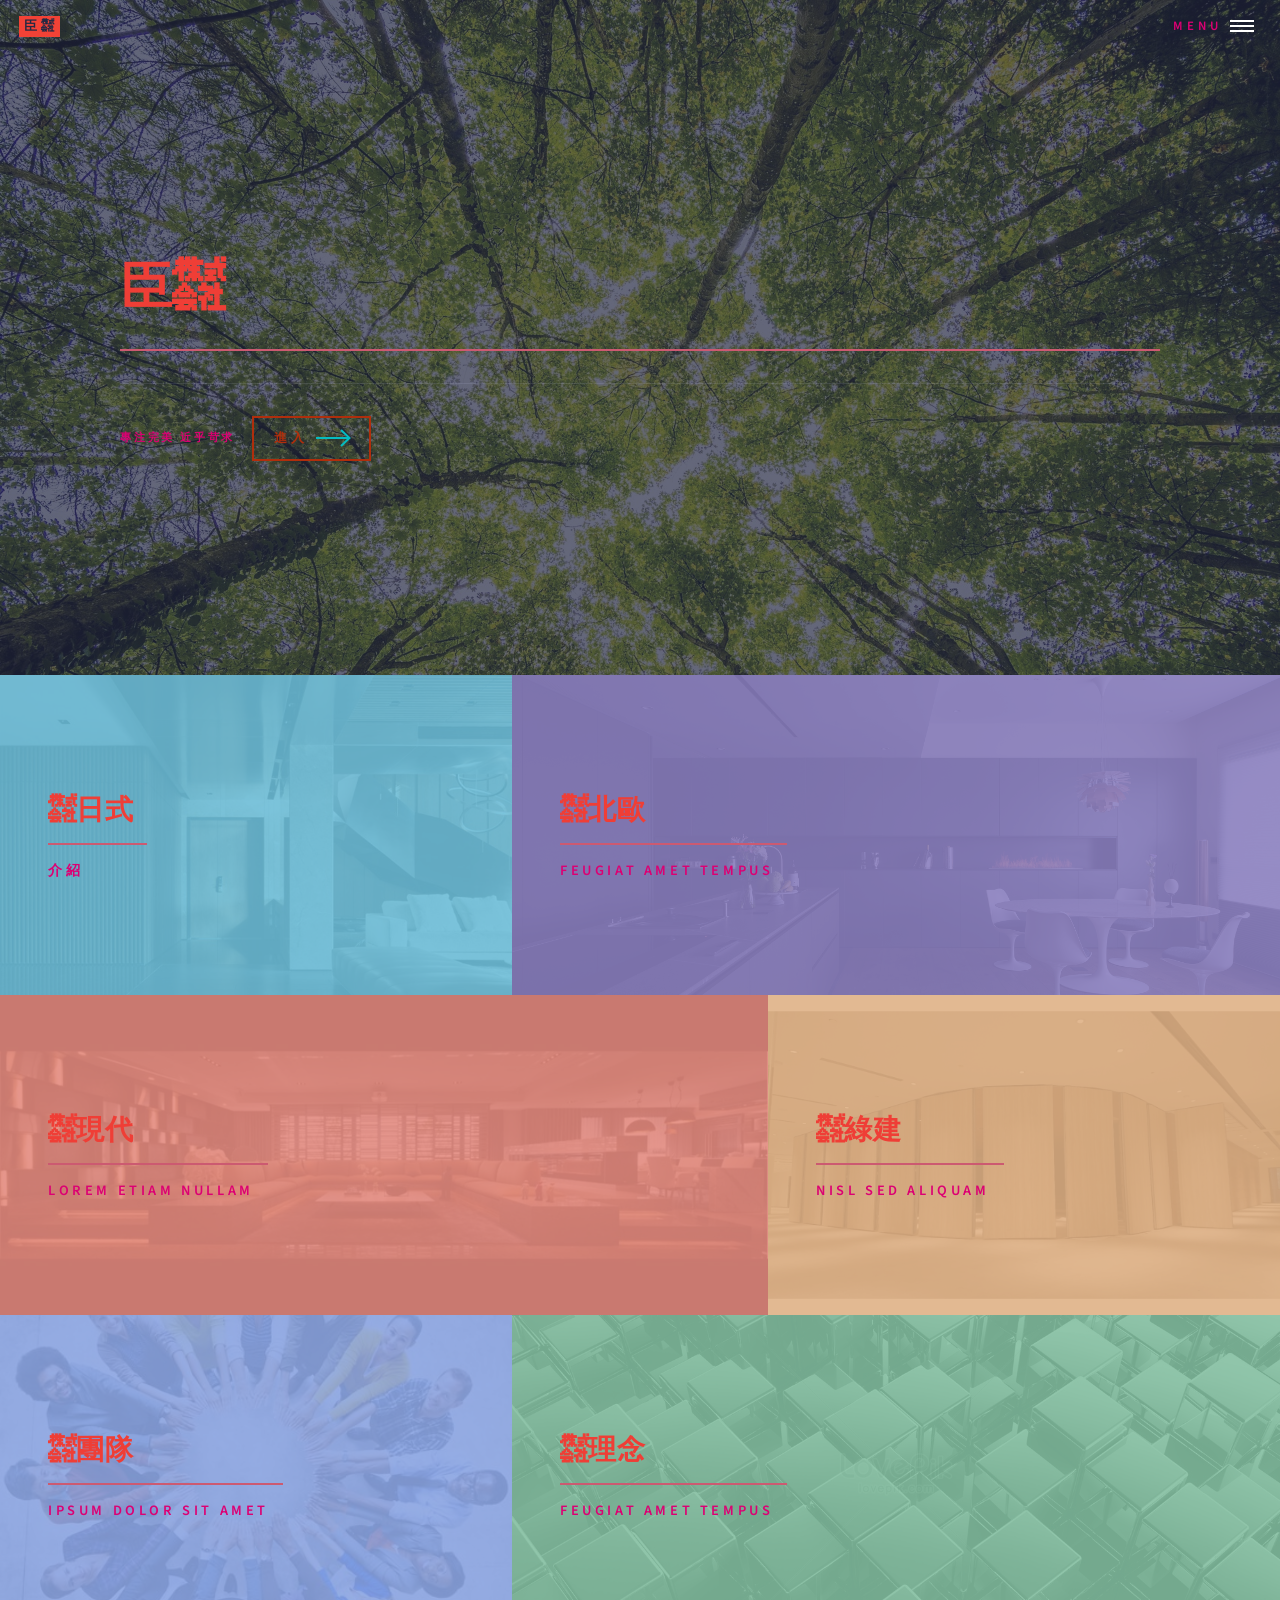
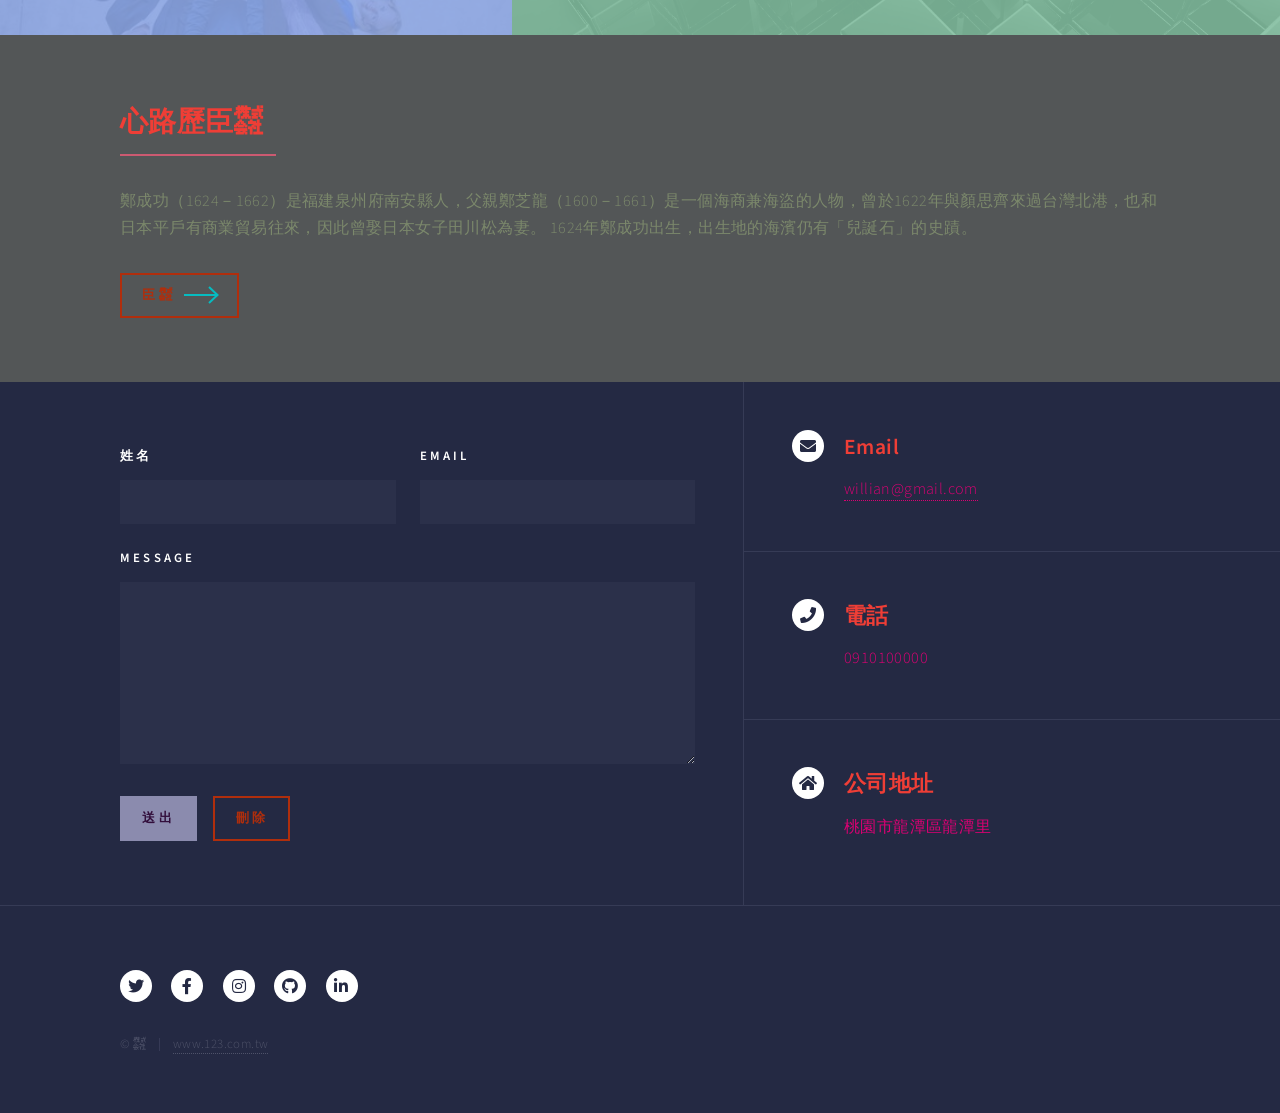
==== index.html @ 8b2add57 "未完" ====
<!DOCTYPE HTML>
<!--
	Forty by HTML5 UP
	html5up.net | @ajlkn
	Free for personal and commercial use under the CCA 3.0 license (html5up.net/license)
-->
<html>
	<head>
		<link rel="icon" type="image/jpg" href="images/favicon05.jpg">
		<title>Forty by HTML5 UP</title>
		<meta charset="utf-8" />
		<meta name="viewport" content="width=device-width, initial-scale=1, user-scalable=no" />
		<link rel="stylesheet" href="assets/css/main.css" />
		<noscript><link rel="stylesheet" href="assets/css/noscript.css" /></noscript>
	</head>
	<body class="is-preload">

		<!-- Wrapper -->
			<div id="wrapper">

				<!-- Header -->
					<header id="header" class="alt">
						<a href="index.html" class="logo"><strong>臣㍿</strong></a>
						<nav>
							<a href="#menu">Menu</a>
						</nav>
					</header>

				<!-- Menu -->
					<nav id="menu">
						<ul class="links">
							<li><a href="index.html">Home</a></li>
							<li><a href="landing.html">Landing</a></li>
							<li><a href="generic.html">Generic</a></li>
							<li><a href="elements.html">Elements</a></li>
						</ul>
						<ul class="actions stacked">
							<li><a href="#" class="button primary fit">Get Started</a></li>
							<li><a href="#" class="button fit">Log In</a></li>
						</ul>
					</nav>

				<!-- Banner -->
					<section id="banner" class="major">
						<div class="inner">
							<header class="major">
								<h1>臣㍿</h1>
							
								<hr></header>
							</header><link
							
							rel="stylesheet"href="https://cdnjs.cloudflare.com/ajax/libs/animate.css/4.1.1/animate.min.css"
								/>
							<div class="content animate__animated animate__flash">
								<p>專注完美 近乎苛求</p>
								<ul class="actions">
									<li><a href="#one" class="button next scrolly">進入</a></li>
								</ul>
							</div>
						</div>
					</section>

				<!-- Main -->
					<div id="main">

						<!-- One -->
							<section id="one" class="tiles">
								<article>
									<span class="image">
										<img src="images/pic01.jpg" alt="" />
									</span>
									<header class="major">
										<h3><a href="㍿日式.html" class="link">㍿日式</a></h3>
										<p>介紹</p>
									</header>
								</article>
								<article>
									<span class="image">
										<img src="images/pic02.jpg" alt="" />
									</span>
									<header class="major">
										<h3><a href="㍿北歐.html" class="link">㍿北歐</a></h3>
										<p>feugiat amet tempus</p>
									</header>
								</article>
								<article>
									<span class="image">
										<img src="images/pic03.jpg" alt="" />
									</span>
									<header class="major">
										<h3><a href="㍿現代.html" class="link">㍿現代</a></h3>
										<p>Lorem etiam nullam</p>
									</header>
								</article>
								<article>
									<span class="image">
										<img src="images/pic04.jpg" alt="" />
									</span>
									<header class="major">
										<h3><a href="㍿綠建.html" class="link">㍿綠建</a></h3>
										<p>Nisl sed aliquam</p>
									</header>
								</article>
								<article>
									<span class="image">
										<img src="images/pic05.jpg" alt="" />
									</span>
									<header class="major">
										<h3><a href="㍿團隊.html" class="link">㍿團隊</a></h3>
										<p>Ipsum dolor sit amet</p>
									</header>
								</article>
								<article>
									<span class="image">
										<img src="images/pic06.jpg" alt="" />
									</span>
									<header class="major">
										<h3><a href="㍿理念.html" class="link">㍿理念</a></h3>
										<p>Feugiat amet tempus</p>
									</header>
								</article>
							</section>

						<!-- Two -->
							<section id="two">
								<div class="inner">
									<header class="major">
										<h2>心路歷臣㍿</h2>
									</header>
									<p>鄭成功（1624－1662）是福建泉州府南安縣人，父親鄭芝龍（1600－1661）是一個海商兼海盜的人物，曾於1622年與顏思齊來過台灣北港，也和日本平戶有商業貿易往來，因此曾娶日本女子田川松為妻。 1624年鄭成功出生，出生地的海濱仍有「兒誕石」的史蹟。</p>
									<ul class="actions">
										<li><a href="https://www.google.com/search?q=%E9%84%AD%E6%88%90%E5%8A%9F%E6%AD%B7%E5%8F%B2&ei=aXdQZICuLpPn2roPlOuT2A8&ved=0ahUKEwjAhuaQzdX-AhWTs1YBHZT1BPsQ4dUDCBA&uact=5&oq=%E9%84%AD%E6%88%90%E5%8A%9F%E6%AD%B7%E5%8F%B2&gs_lcp=Cgxnd3Mtd2l6LXNlcnAQAzIFCAAQgAQyBQgAEIAEMgUIABCABDIFCAAQgAQyCAgAEAcQHhAPOgoIABBHENYEELADOggIABCJBRCiBDoFCAAQogQ6BggAEAcQHkoECEEYAFCRC1iOIWCbLWgBcAF4AIABdogBhwWSAQM4LjKYAQCgAQHIAQrAAQE&sclient=gws-wiz-serp" class="button next">臣㍿</a></li>
									</ul>
								</div>
							</section>

					</div>

				<!-- Contact -->
					<section id="contact">
						<div class="inner">
							<section>
								<form method="post" action="#">
									<div class="fields">
										<div class="field half">
											<label for="name">姓名</label>
											<input type="text" name="name" id="name" />
										</div>
										<div class="field half">
											<label for="email">Email</label>
											<input type="text" name="email" id="email" />
										</div>
										<div class="field">
											<label for="message">Message</label>
											<textarea name="message" id="message" rows="6"></textarea>
										</div>
									</div>
									<ul class="actions">
										<li><input type="submit" value="送出" class="primary" /></li>
										<li><input type="reset" value="刪除" /></li>
									</ul>
								</form>
							</section>
							<section class="split">
								<section>
									<div class="contact-method">
										<span class="icon solid alt fa-envelope"></span>
										<h3>Email</h3>
										<a href="#">willian@gmail.com</a>
									</div>
								</section>
								<section>
									<div class="contact-method">
										<span class="icon solid alt fa-phone"></span>
										<h3>電話</h3>
										<span>0910100000</span>
									</div>
								</section>
								<section>
									<div class="contact-method">
										<span class="icon solid alt fa-home"></span>
										<h3>公司地址</h3>
										<span>桃園市龍潭區龍潭里</span>
									</div>
								</section>
							</section>
						</div>
					</section>

				<!-- Footer -->
					<footer id="footer">
						<div class="inner">
							<ul class="icons">
								<li><a href="#" class="icon brands alt fa-twitter"><span class="label">Twitter</span></a></li>
								<li><a href="#" class="icon brands alt fa-facebook-f"><span class="label">Facebook</span></a></li>
								<li><a href="#" class="icon brands alt fa-instagram"><span class="label">Instagram</span></a></li>
								<li><a href="#" class="icon brands alt fa-github"><span class="label">GitHub</span></a></li>
								<li><a href="#" class="icon brands alt fa-linkedin-in"><span class="label">LinkedIn</span></a></li>
							</ul>
							<ul class="copyright">
								<li>&copy; ㍿</li><li> <a href="https://html5up.net">www.123.com.tw</a></li>
							</ul>
						</div>
					</footer>

			</div>

		<!-- Scripts -->
			<script src="assets/js/jquery.min.js"></script>
			<script src="assets/js/jquery.scrolly.min.js"></script>
			<script src="assets/js/jquery.scrollex.min.js"></script>
			<script src="assets/js/browser.min.js"></script>
			<script src="assets/js/breakpoints.min.js"></script>
			<script src="assets/js/util.js"></script>
			<script src="assets/js/main.js"></script>

	</body>
</html>
---- assets/css/main.css ----
@import url(fontawesome-all.min.css);
@import url("https://fonts.googleapis.com/css?family=Source+Sans+Pro:300,300italic,600,600italic");

/*
	Forty by HTML5 UP
	html5up.net | @ajlkn
	Free for personal and commercial use under the CCA 3.0 license (html5up.net/license)
*/

html, body, div, span, applet, object,
iframe, h1, h2, h3, h4, h5, h6, p, blockquote,
pre, a, abbr, acronym, address, big, cite,
code, del, dfn, em, img, ins, kbd, q, s, samp,
small, strike, strong, sub, sup, tt, var, b,
u, i, center, dl, dt, dd, ol, ul, li, fieldset,
form, label, legend, table, caption, tbody,
tfoot, thead, tr, th, td, article, aside,
canvas, details, embed, figure, figcaption,
footer, header, hgroup, menu, nav, output, ruby,
section, summary, time, mark, audio, video {
	margin: 0;
	padding: 0;
	border: 0;
	font-size: 100%;
	font: inherit;
	vertical-align: baseline;}

article, aside, details, figcaption, figure,
footer, header, hgroup, menu, nav, section {
	display: block;}

body {
	line-height: 1;
}

ol, ul {
	list-style: none;
}

blockquote, q {
	quotes: none;
}

	blockquote:before, blockquote:after, q:before, q:after {
		content: '';
		content: none;
	}

table {
	border-collapse: collapse;
	border-spacing: 0;
}

body {
	-webkit-text-size-adjust: none;
}

mark {
	background-color: transparent;
	color: inherit;
}

input::-moz-focus-inner {
	border: 0;
	padding: 0;
}

input, select, textarea {
	-moz-appearance: none;
	-webkit-appearance: none;
	-ms-appearance: none;
	appearance: none;
}

/* Basic */

	@-ms-viewport {
		width: device-width;
	}

	body {
		-ms-overflow-style: scrollbar;
	}

	@media screen and (max-width: 480px) {

		html, body {
			min-width: 320px;
		}

	}

	html {
		box-sizing: border-box;
	}

	*, *:before, *:after {
		box-sizing: inherit;
	}

	body {
		background: #242943;
	}

		body.is-preload *, body.is-preload *:before, body.is-preload *:after {
			-moz-animation: none !important;
			-webkit-animation: none !important;
			-ms-animation: none !important;
			animation: none !important;
			-moz-transition: none !important;
			-webkit-transition: none !important;
			-ms-transition: none !important;
			transition: none !important;
		}

/* Type */

	body, input, select, textarea {
		color: #dc0073;
		font-family: "Source Sans Pro", Helvetica, sans-serif;
		font-size: 17pt;
		font-weight: 300;
		letter-spacing: 0.025em;
		line-height: 1.65;
	}

		@media screen and (max-width: 1680px) {

			body, input, select, textarea {
				font-size: 14pt;
			}

		}

		@media screen and (max-width: 1280px) {

			body, input, select, textarea {
				font-size: 12pt;
			}

		}

		@media screen and (max-width: 360px) {

			body, input, select, textarea {
				font-size: 11pt;
			}

		}

	a {
		-moz-transition: color 0.2s ease-in-out, border-bottom-color 0.2s ease-in-out;
		-webkit-transition: color 0.2s ease-in-out, border-bottom-color 0.2s ease-in-out;
		-ms-transition: color 0.2s ease-in-out, border-bottom-color 0.2s ease-in-out;
		transition: color 0.2s ease-in-out, border-bottom-color 0.2s ease-in-out;
		border-bottom: dotted 1px;
		color: inherit;
		text-decoration: none;
	}

		a:hover {
			border-bottom-color: transparent;
			color: #48beff !important;
		}

		a:active {
			color: #53e3fb !important;
		}

	strong, b {
		color: #ffffff;
		font-weight: 600;
	}

	em, i {
		font-style: italic;
	}

	p {
		margin: 0 0 2em 0;
	}

	h1, h2, h3, h4, h5, h6 {
		color: #ef3e36;
		font-weight: 600;
		line-height: 1.65;
		margin: 0 0 1em 0;
	}

		h1 a, h2 a, h3 a, h4 a, h5 a, h6 a {
			color: inherit;
			border-bottom: 0;
		}

	h1 {
		font-size: 2.5em;
	}

	h2 {
		font-size: 1.75em;
	}

	h3 {
		font-size: 1.35em;
	}

	h4 {
		font-size: 1.1em;
	}

	h5 {
		font-size: 0.9em;
	}

	h6 {
		font-size: 0.7em;
	}

	@media screen and (max-width: 736px) {

		h1 {
			font-size: 2em;
		}

		h2 {
			font-size: 1.5em;
		}

		h3 {
			font-size: 1.25em;
		}

	}

	sub {
		font-size: 0.8em;
		position: relative;
		top: 0.5em;
	}

	sup {
		font-size: 0.8em;
		position: relative;
		top: -0.5em;
	}

	blockquote {
		border-left: solid 4px rgba(212, 212, 255, 0.1);
		font-style: italic;
		margin: 0 0 2em 0;
		padding: 0.5em 0 0.5em 2em;
	}

	code {
		background: rgba(212, 212, 255, 0.035);
		font-family: "Courier New", monospace;
		font-size: 0.9em;
		margin: 0 0.25em;
		padding: 0.25em 0.65em;
	}

	pre {
		-webkit-overflow-scrolling: touch;
		font-family: "Courier New", monospace;
		font-size: 0.9em;
		margin: 0 0 2em 0;
	}

		pre code {
			display: block;
			line-height: 1.75;
			padding: 1em 1.5em;
			overflow-x: auto;
		}

	hr {
		border: 0;
		border-bottom: solid 1px rgba(212, 212, 255, 0.1);
		margin: 2em 0;
	}

		hr.major {
			margin: 3em 0;
		}

	.align-left {
		text-align: left;
	}

	.align-center {
		text-align: center;
	}

	.align-right {
		text-align: right;
	}

/* Row */

	.row {
		display: flex;
		flex-wrap: wrap;
		box-sizing: border-box;
		align-items: stretch;
	}

		.row > * {
			box-sizing: border-box;
		}

		.row.gtr-uniform > * > :last-child {
			margin-bottom: 0;
		}

		.row.aln-left {
			justify-content: flex-start;
		}

		.row.aln-center {
			justify-content: center;
		}

		.row.aln-right {
			justify-content: flex-end;
		}

		.row.aln-top {
			align-items: flex-start;
		}

		.row.aln-middle {
			align-items: center;
		}

		.row.aln-bottom {
			align-items: flex-end;
		}

		.row > .imp {
			order: -1;
		}

		.row > .col-1 {
			width: 8.33333%;
		}

		.row > .off-1 {
			margin-left: 8.33333%;
		}

		.row > .col-2 {
			width: 16.66667%;
		}

		.row > .off-2 {
			margin-left: 16.66667%;
		}

		.row > .col-3 {
			width: 25%;
		}

		.row > .off-3 {
			margin-left: 25%;
		}

		.row > .col-4 {
			width: 33.33333%;
		}

		.row > .off-4 {
			margin-left: 33.33333%;
		}

		.row > .col-5 {
			width: 41.66667%;
		}

		.row > .off-5 {
			margin-left: 41.66667%;
		}

		.row > .col-6 {
			width: 50%;
		}

		.row > .off-6 {
			margin-left: 50%;
		}

		.row > .col-7 {
			width: 58.33333%;
		}

		.row > .off-7 {
			margin-left: 58.33333%;
		}

		.row > .col-8 {
			width: 66.66667%;
		}

		.row > .off-8 {
			margin-left: 66.66667%;
		}

		.row > .col-9 {
			width: 75%;
		}

		.row > .off-9 {
			margin-left: 75%;
		}

		.row > .col-10 {
			width: 83.33333%;
		}

		.row > .off-10 {
			margin-left: 83.33333%;
		}

		.row > .col-11 {
			width: 91.66667%;
		}

		.row > .off-11 {
			margin-left: 91.66667%;
		}

		.row > .col-12 {
			width: 100%;
		}

		.row > .off-12 {
			margin-left: 100%;
		}

		.row.gtr-0 {
			margin-top: 0;
			margin-left: 0em;
		}

			.row.gtr-0 > * {
				padding: 0 0 0 0em;
			}

			.row.gtr-0.gtr-uniform {
				margin-top: 0em;
			}

				.row.gtr-0.gtr-uniform > * {
					padding-top: 0em;
				}

		.row.gtr-25 {
			margin-top: 0;
			margin-left: -0.5em;
		}

			.row.gtr-25 > * {
				padding: 0 0 0 0.5em;
			}

			.row.gtr-25.gtr-uniform {
				margin-top: -0.5em;
			}

				.row.gtr-25.gtr-uniform > * {
					padding-top: 0.5em;
				}

		.row.gtr-50 {
			margin-top: 0;
			margin-left: -1em;
		}

			.row.gtr-50 > * {
				padding: 0 0 0 1em;
			}

			.row.gtr-50.gtr-uniform {
				margin-top: -1em;
			}

				.row.gtr-50.gtr-uniform > * {
					padding-top: 1em;
				}

		.row {
			margin-top: 0;
			margin-left: -2em;
		}

			.row > * {
				padding: 0 0 0 2em;
			}

			.row.gtr-uniform {
				margin-top: -2em;
			}

				.row.gtr-uniform > * {
					padding-top: 2em;
				}

		.row.gtr-150 {
			margin-top: 0;
			margin-left: -3em;
		}

			.row.gtr-150 > * {
				padding: 0 0 0 3em;
			}

			.row.gtr-150.gtr-uniform {
				margin-top: -3em;
			}

				.row.gtr-150.gtr-uniform > * {
					padding-top: 3em;
				}

		.row.gtr-200 {
			margin-top: 0;
			margin-left: -4em;
		}

			.row.gtr-200 > * {
				padding: 0 0 0 4em;
			}

			.row.gtr-200.gtr-uniform {
				margin-top: -4em;
			}

				.row.gtr-200.gtr-uniform > * {
					padding-top: 4em;
				}

		@media screen and (max-width: 1680px) {

			.row {
				display: flex;
				flex-wrap: wrap;
				box-sizing: border-box;
				align-items: stretch;
			}

				.row > * {
					box-sizing: border-box;
				}

				.row.gtr-uniform > * > :last-child {
					margin-bottom: 0;
				}

				.row.aln-left {
					justify-content: flex-start;
				}

				.row.aln-center {
					justify-content: center;
				}

				.row.aln-right {
					justify-content: flex-end;
				}

				.row.aln-top {
					align-items: flex-start;
				}

				.row.aln-middle {
					align-items: center;
				}

				.row.aln-bottom {
					align-items: flex-end;
				}

				.row > .imp-xlarge {
					order: -1;
				}

				.row > .col-1-xlarge {
					width: 8.33333%;
				}

				.row > .off-1-xlarge {
					margin-left: 8.33333%;
				}

				.row > .col-2-xlarge {
					width: 16.66667%;
				}

				.row > .off-2-xlarge {
					margin-left: 16.66667%;
				}

				.row > .col-3-xlarge {
					width: 25%;
				}

				.row > .off-3-xlarge {
					margin-left: 25%;
				}

				.row > .col-4-xlarge {
					width: 33.33333%;
				}

				.row > .off-4-xlarge {
					margin-left: 33.33333%;
				}

				.row > .col-5-xlarge {
					width: 41.66667%;
				}

				.row > .off-5-xlarge {
					margin-left: 41.66667%;
				}

				.row > .col-6-xlarge {
					width: 50%;
				}

				.row > .off-6-xlarge {
					margin-left: 50%;
				}

				.row > .col-7-xlarge {
					width: 58.33333%;
				}

				.row > .off-7-xlarge {
					margin-left: 58.33333%;
				}

				.row > .col-8-xlarge {
					width: 66.66667%;
				}

				.row > .off-8-xlarge {
					margin-left: 66.66667%;
				}

				.row > .col-9-xlarge {
					width: 75%;
				}

				.row > .off-9-xlarge {
					margin-left: 75%;
				}

				.row > .col-10-xlarge {
					width: 83.33333%;
				}

				.row > .off-10-xlarge {
					margin-left: 83.33333%;
				}

				.row > .col-11-xlarge {
					width: 91.66667%;
				}

				.row > .off-11-xlarge {
					margin-left: 91.66667%;
				}

				.row > .col-12-xlarge {
					width: 100%;
				}

				.row > .off-12-xlarge {
					margin-left: 100%;
				}

				.row.gtr-0 {
					margin-top: 0;
					margin-left: 0em;
				}

					.row.gtr-0 > * {
						padding: 0 0 0 0em;
					}

					.row.gtr-0.gtr-uniform {
						margin-top: 0em;
					}

						.row.gtr-0.gtr-uniform > * {
							padding-top: 0em;
						}

				.row.gtr-25 {
					margin-top: 0;
					margin-left: -0.5em;
				}

					.row.gtr-25 > * {
						padding: 0 0 0 0.5em;
					}

					.row.gtr-25.gtr-uniform {
						margin-top: -0.5em;
					}

						.row.gtr-25.gtr-uniform > * {
							padding-top: 0.5em;
						}

				.row.gtr-50 {
					margin-top: 0;
					margin-left: -1em;
				}

					.row.gtr-50 > * {
						padding: 0 0 0 1em;
					}

					.row.gtr-50.gtr-uniform {
						margin-top: -1em;
					}

						.row.gtr-50.gtr-uniform > * {
							padding-top: 1em;
						}

				.row {
					margin-top: 0;
					margin-left: -2em;
				}

					.row > * {
						padding: 0 0 0 2em;
					}

					.row.gtr-uniform {
						margin-top: -2em;
					}

						.row.gtr-uniform > * {
							padding-top: 2em;
						}

				.row.gtr-150 {
					margin-top: 0;
					margin-left: -3em;
				}

					.row.gtr-150 > * {
						padding: 0 0 0 3em;
					}

					.row.gtr-150.gtr-uniform {
						margin-top: -3em;
					}

						.row.gtr-150.gtr-uniform > * {
							padding-top: 3em;
						}

				.row.gtr-200 {
					margin-top: 0;
					margin-left: -4em;
				}

					.row.gtr-200 > * {
						padding: 0 0 0 4em;
					}

					.row.gtr-200.gtr-uniform {
						margin-top: -4em;
					}

						.row.gtr-200.gtr-uniform > * {
							padding-top: 4em;
						}

		}

		@media screen and (max-width: 1280px) {

			.row {
				display: flex;
				flex-wrap: wrap;
				box-sizing: border-box;
				align-items: stretch;
			}

				.row > * {
					box-sizing: border-box;
				}

				.row.gtr-uniform > * > :last-child {
					margin-bottom: 0;
				}

				.row.aln-left {
					justify-content: flex-start;
				}

				.row.aln-center {
					justify-content: center;
				}

				.row.aln-right {
					justify-content: flex-end;
				}

				.row.aln-top {
					align-items: flex-start;
				}

				.row.aln-middle {
					align-items: center;
				}

				.row.aln-bottom {
					align-items: flex-end;
				}

				.row > .imp-large {
					order: -1;
				}

				.row > .col-1-large {
					width: 8.33333%;
				}

				.row > .off-1-large {
					margin-left: 8.33333%;
				}

				.row > .col-2-large {
					width: 16.66667%;
				}

				.row > .off-2-large {
					margin-left: 16.66667%;
				}

				.row > .col-3-large {
					width: 25%;
				}

				.row > .off-3-large {
					margin-left: 25%;
				}

				.row > .col-4-large {
					width: 33.33333%;
				}

				.row > .off-4-large {
					margin-left: 33.33333%;
				}

				.row > .col-5-large {
					width: 41.66667%;
				}

				.row > .off-5-large {
					margin-left: 41.66667%;
				}

				.row > .col-6-large {
					width: 50%;
				}

				.row > .off-6-large {
					margin-left: 50%;
				}

				.row > .col-7-large {
					width: 58.33333%;
				}

				.row > .off-7-large {
					margin-left: 58.33333%;
				}

				.row > .col-8-large {
					width: 66.66667%;
				}

				.row > .off-8-large {
					margin-left: 66.66667%;
				}

				.row > .col-9-large {
					width: 75%;
				}

				.row > .off-9-large {
					margin-left: 75%;
				}

				.row > .col-10-large {
					width: 83.33333%;
				}

				.row > .off-10-large {
					margin-left: 83.33333%;
				}

				.row > .col-11-large {
					width: 91.66667%;
				}

				.row > .off-11-large {
					margin-left: 91.66667%;
				}

				.row > .col-12-large {
					width: 100%;
				}

				.row > .off-12-large {
					margin-left: 100%;
				}

				.row.gtr-0 {
					margin-top: 0;
					margin-left: 0em;
				}

					.row.gtr-0 > * {
						padding: 0 0 0 0em;
					}

					.row.gtr-0.gtr-uniform {
						margin-top: 0em;
					}

						.row.gtr-0.gtr-uniform > * {
							padding-top: 0em;
						}

				.row.gtr-25 {
					margin-top: 0;
					margin-left: -0.375em;
				}

					.row.gtr-25 > * {
						padding: 0 0 0 0.375em;
					}

					.row.gtr-25.gtr-uniform {
						margin-top: -0.375em;
					}

						.row.gtr-25.gtr-uniform > * {
							padding-top: 0.375em;
						}

				.row.gtr-50 {
					margin-top: 0;
					margin-left: -0.75em;
				}

					.row.gtr-50 > * {
						padding: 0 0 0 0.75em;
					}

					.row.gtr-50.gtr-uniform {
						margin-top: -0.75em;
					}

						.row.gtr-50.gtr-uniform > * {
							padding-top: 0.75em;
						}

				.row {
					margin-top: 0;
					margin-left: -1.5em;
				}

					.row > * {
						padding: 0 0 0 1.5em;
					}

					.row.gtr-uniform {
						margin-top: -1.5em;
					}

						.row.gtr-uniform > * {
							padding-top: 1.5em;
						}

				.row.gtr-150 {
					margin-top: 0;
					margin-left: -2.25em;
				}

					.row.gtr-150 > * {
						padding: 0 0 0 2.25em;
					}

					.row.gtr-150.gtr-uniform {
						margin-top: -2.25em;
					}

						.row.gtr-150.gtr-uniform > * {
							padding-top: 2.25em;
						}

				.row.gtr-200 {
					margin-top: 0;
					margin-left: -3em;
				}

					.row.gtr-200 > * {
						padding: 0 0 0 3em;
					}

					.row.gtr-200.gtr-uniform {
						margin-top: -3em;
					}

						.row.gtr-200.gtr-uniform > * {
							padding-top: 3em;
						}

		}

		@media screen and (max-width: 980px) {

			.row {
				display: flex;
				flex-wrap: wrap;
				box-sizing: border-box;
				align-items: stretch;
			}

				.row > * {
					box-sizing: border-box;
				}

				.row.gtr-uniform > * > :last-child {
					margin-bottom: 0;
				}

				.row.aln-left {
					justify-content: flex-start;
				}

				.row.aln-center {
					justify-content: center;
				}

				.row.aln-right {
					justify-content: flex-end;
				}

				.row.aln-top {
					align-items: flex-start;
				}

				.row.aln-middle {
					align-items: center;
				}

				.row.aln-bottom {
					align-items: flex-end;
				}

				.row > .imp-medium {
					order: -1;
				}

				.row > .col-1-medium {
					width: 8.33333%;
				}

				.row > .off-1-medium {
					margin-left: 8.33333%;
				}

				.row > .col-2-medium {
					width: 16.66667%;
				}

				.row > .off-2-medium {
					margin-left: 16.66667%;
				}

				.row > .col-3-medium {
					width: 25%;
				}

				.row > .off-3-medium {
					margin-left: 25%;
				}

				.row > .col-4-medium {
					width: 33.33333%;
				}

				.row > .off-4-medium {
					margin-left: 33.33333%;
				}

				.row > .col-5-medium {
					width: 41.66667%;
				}

				.row > .off-5-medium {
					margin-left: 41.66667%;
				}

				.row > .col-6-medium {
					width: 50%;
				}

				.row > .off-6-medium {
					margin-left: 50%;
				}

				.row > .col-7-medium {
					width: 58.33333%;
				}

				.row > .off-7-medium {
					margin-left: 58.33333%;
				}

				.row > .col-8-medium {
					width: 66.66667%;
				}

				.row > .off-8-medium {
					margin-left: 66.66667%;
				}

				.row > .col-9-medium {
					width: 75%;
				}

				.row > .off-9-medium {
					margin-left: 75%;
				}

				.row > .col-10-medium {
					width: 83.33333%;
				}

				.row > .off-10-medium {
					margin-left: 83.33333%;
				}

				.row > .col-11-medium {
					width: 91.66667%;
				}

				.row > .off-11-medium {
					margin-left: 91.66667%;
				}

				.row > .col-12-medium {
					width: 100%;
				}

				.row > .off-12-medium {
					margin-left: 100%;
				}

				.row.gtr-0 {
					margin-top: 0;
					margin-left: 0em;
				}

					.row.gtr-0 > * {
						padding: 0 0 0 0em;
					}

					.row.gtr-0.gtr-uniform {
						margin-top: 0em;
					}

						.row.gtr-0.gtr-uniform > * {
							padding-top: 0em;
						}

				.row.gtr-25 {
					margin-top: 0;
					margin-left: -0.375em;
				}

					.row.gtr-25 > * {
						padding: 0 0 0 0.375em;
					}

					.row.gtr-25.gtr-uniform {
						margin-top: -0.375em;
					}

						.row.gtr-25.gtr-uniform > * {
							padding-top: 0.375em;
						}

				.row.gtr-50 {
					margin-top: 0;
					margin-left: -0.75em;
				}

					.row.gtr-50 > * {
						padding: 0 0 0 0.75em;
					}

					.row.gtr-50.gtr-uniform {
						margin-top: -0.75em;
					}

						.row.gtr-50.gtr-uniform > * {
							padding-top: 0.75em;
						}

				.row {
					margin-top: 0;
					margin-left: -1.5em;
				}

					.row > * {
						padding: 0 0 0 1.5em;
					}

					.row.gtr-uniform {
						margin-top: -1.5em;
					}

						.row.gtr-uniform > * {
							padding-top: 1.5em;
						}

				.row.gtr-150 {
					margin-top: 0;
					margin-left: -2.25em;
				}

					.row.gtr-150 > * {
						padding: 0 0 0 2.25em;
					}

					.row.gtr-150.gtr-uniform {
						margin-top: -2.25em;
					}

						.row.gtr-150.gtr-uniform > * {
							padding-top: 2.25em;
						}

				.row.gtr-200 {
					margin-top: 0;
					margin-left: -3em;
				}

					.row.gtr-200 > * {
						padding: 0 0 0 3em;
					}

					.row.gtr-200.gtr-uniform {
						margin-top: -3em;
					}

						.row.gtr-200.gtr-uniform > * {
							padding-top: 3em;
						}

		}

		@media screen and (max-width: 736px) {

			.row {
				display: flex;
				flex-wrap: wrap;
				box-sizing: border-box;
				align-items: stretch;
			}

				.row > * {
					box-sizing: border-box;
				}

				.row.gtr-uniform > * > :last-child {
					margin-bottom: 0;
				}

				.row.aln-left {
					justify-content: flex-start;
				}

				.row.aln-center {
					justify-content: center;
				}

				.row.aln-right {
					justify-content: flex-end;
				}

				.row.aln-top {
					align-items: flex-start;
				}

				.row.aln-middle {
					align-items: center;
				}

				.row.aln-bottom {
					align-items: flex-end;
				}

				.row > .imp-small {
					order: -1;
				}

				.row > .col-1-small {
					width: 8.33333%;
				}

				.row > .off-1-small {
					margin-left: 8.33333%;
				}

				.row > .col-2-small {
					width: 16.66667%;
				}

				.row > .off-2-small {
					margin-left: 16.66667%;
				}

				.row > .col-3-small {
					width: 25%;
				}

				.row > .off-3-small {
					margin-left: 25%;
				}

				.row > .col-4-small {
					width: 33.33333%;
				}

				.row > .off-4-small {
					margin-left: 33.33333%;
				}

				.row > .col-5-small {
					width: 41.66667%;
				}

				.row > .off-5-small {
					margin-left: 41.66667%;
				}

				.row > .col-6-small {
					width: 50%;
				}

				.row > .off-6-small {
					margin-left: 50%;
				}

				.row > .col-7-small {
					width: 58.33333%;
				}

				.row > .off-7-small {
					margin-left: 58.33333%;
				}

				.row > .col-8-small {
					width: 66.66667%;
				}

				.row > .off-8-small {
					margin-left: 66.66667%;
				}

				.row > .col-9-small {
					width: 75%;
				}

				.row > .off-9-small {
					margin-left: 75%;
				}

				.row > .col-10-small {
					width: 83.33333%;
				}

				.row > .off-10-small {
					margin-left: 83.33333%;
				}

				.row > .col-11-small {
					width: 91.66667%;
				}

				.row > .off-11-small {
					margin-left: 91.66667%;
				}

				.row > .col-12-small {
					width: 100%;
				}

				.row > .off-12-small {
					margin-left: 100%;
				}

				.row.gtr-0 {
					margin-top: 0;
					margin-left: 0em;
				}

					.row.gtr-0 > * {
						padding: 0 0 0 0em;
					}

					.row.gtr-0.gtr-uniform {
						margin-top: 0em;
					}

						.row.gtr-0.gtr-uniform > * {
							padding-top: 0em;
						}

				.row.gtr-25 {
					margin-top: 0;
					margin-left: -0.3125em;
				}

					.row.gtr-25 > * {
						padding: 0 0 0 0.3125em;
					}

					.row.gtr-25.gtr-uniform {
						margin-top: -0.3125em;
					}

						.row.gtr-25.gtr-uniform > * {
							padding-top: 0.3125em;
						}

				.row.gtr-50 {
					margin-top: 0;
					margin-left: -0.625em;
				}

					.row.gtr-50 > * {
						padding: 0 0 0 0.625em;
					}

					.row.gtr-50.gtr-uniform {
						margin-top: -0.625em;
					}

						.row.gtr-50.gtr-uniform > * {
							padding-top: 0.625em;
						}

				.row {
					margin-top: 0;
					margin-left: -1.25em;
				}

					.row > * {
						padding: 0 0 0 1.25em;
					}

					.row.gtr-uniform {
						margin-top: -1.25em;
					}

						.row.gtr-uniform > * {
							padding-top: 1.25em;
						}

				.row.gtr-150 {
					margin-top: 0;
					margin-left: -1.875em;
				}

					.row.gtr-150 > * {
						padding: 0 0 0 1.875em;
					}

					.row.gtr-150.gtr-uniform {
						margin-top: -1.875em;
					}

						.row.gtr-150.gtr-uniform > * {
							padding-top: 1.875em;
						}

				.row.gtr-200 {
					margin-top: 0;
					margin-left: -2.5em;
				}

					.row.gtr-200 > * {
						padding: 0 0 0 2.5em;
					}

					.row.gtr-200.gtr-uniform {
						margin-top: -2.5em;
					}

						.row.gtr-200.gtr-uniform > * {
							padding-top: 2.5em;
						}

		}

		@media screen and (max-width: 480px) {

			.row {
				display: flex;
				flex-wrap: wrap;
				box-sizing: border-box;
				align-items: stretch;
			}

				.row > * {
					box-sizing: border-box;
				}

				.row.gtr-uniform > * > :last-child {
					margin-bottom: 0;
				}

				.row.aln-left {
					justify-content: flex-start;
				}

				.row.aln-center {
					justify-content: center;
				}

				.row.aln-right {
					justify-content: flex-end;
				}

				.row.aln-top {
					align-items: flex-start;
				}

				.row.aln-middle {
					align-items: center;
				}

				.row.aln-bottom {
					align-items: flex-end;
				}

				.row > .imp-xsmall {
					order: -1;
				}

				.row > .col-1-xsmall {
					width: 8.33333%;
				}

				.row > .off-1-xsmall {
					margin-left: 8.33333%;
				}

				.row > .col-2-xsmall {
					width: 16.66667%;
				}

				.row > .off-2-xsmall {
					margin-left: 16.66667%;
				}

				.row > .col-3-xsmall {
					width: 25%;
				}

				.row > .off-3-xsmall {
					margin-left: 25%;
				}

				.row > .col-4-xsmall {
					width: 33.33333%;
				}

				.row > .off-4-xsmall {
					margin-left: 33.33333%;
				}

				.row > .col-5-xsmall {
					width: 41.66667%;
				}

				.row > .off-5-xsmall {
					margin-left: 41.66667%;
				}

				.row > .col-6-xsmall {
					width: 50%;
				}

				.row > .off-6-xsmall {
					margin-left: 50%;
				}

				.row > .col-7-xsmall {
					width: 58.33333%;
				}

				.row > .off-7-xsmall {
					margin-left: 58.33333%;
				}

				.row > .col-8-xsmall {
					width: 66.66667%;
				}

				.row > .off-8-xsmall {
					margin-left: 66.66667%;
				}

				.row > .col-9-xsmall {
					width: 75%;
				}

				.row > .off-9-xsmall {
					margin-left: 75%;
				}

				.row > .col-10-xsmall {
					width: 83.33333%;
				}

				.row > .off-10-xsmall {
					margin-left: 83.33333%;
				}

				.row > .col-11-xsmall {
					width: 91.66667%;
				}

				.row > .off-11-xsmall {
					margin-left: 91.66667%;
				}

				.row > .col-12-xsmall {
					width: 100%;
				}

				.row > .off-12-xsmall {
					margin-left: 100%;
				}

				.row.gtr-0 {
					margin-top: 0;
					margin-left: 0em;
				}

					.row.gtr-0 > * {
						padding: 0 0 0 0em;
					}

					.row.gtr-0.gtr-uniform {
						margin-top: 0em;
					}

						.row.gtr-0.gtr-uniform > * {
							padding-top: 0em;
						}

				.row.gtr-25 {
					margin-top: 0;
					margin-left: -0.3125em;
				}

					.row.gtr-25 > * {
						padding: 0 0 0 0.3125em;
					}

					.row.gtr-25.gtr-uniform {
						margin-top: -0.3125em;
					}

						.row.gtr-25.gtr-uniform > * {
							padding-top: 0.3125em;
						}

				.row.gtr-50 {
					margin-top: 0;
					margin-left: -0.625em;
				}

					.row.gtr-50 > * {
						padding: 0 0 0 0.625em;
					}

					.row.gtr-50.gtr-uniform {
						margin-top: -0.625em;
					}

						.row.gtr-50.gtr-uniform > * {
							padding-top: 0.625em;
						}

				.row {
					margin-top: 0;
					margin-left: -1.25em;
				}

					.row > * {
						padding: 0 0 0 1.25em;
					}

					.row.gtr-uniform {
						margin-top: -1.25em;
					}

						.row.gtr-uniform > * {
							padding-top: 1.25em;
						}

				.row.gtr-150 {
					margin-top: 0;
					margin-left: -1.875em;
				}

					.row.gtr-150 > * {
						padding: 0 0 0 1.875em;
					}

					.row.gtr-150.gtr-uniform {
						margin-top: -1.875em;
					}

						.row.gtr-150.gtr-uniform > * {
							padding-top: 1.875em;
						}

				.row.gtr-200 {
					margin-top: 0;
					margin-left: -2.5em;
				}

					.row.gtr-200 > * {
						padding: 0 0 0 2.5em;
					}

					.row.gtr-200.gtr-uniform {
						margin-top: -2.5em;
					}

						.row.gtr-200.gtr-uniform > * {
							padding-top: 2.5em;
						}

		}

/* Section/Article */

	section.special, article.special {
		text-align: center;
	}

	header.major {
		width: -moz-max-content;
		width: -webkit-max-content;
		width: -ms-max-content;
		width: max-content;
		margin-bottom: 2em;
	}

		header.major > :first-child {
			margin-bottom: 0;
			width: calc(100% + 0.5em);
		}

			header.major > :first-child:after {
				content: '';
				background-color: #cc5a71;
				display: block;
				height: 2px;
				margin: 0.325em 0 0.5em 0;
				width: 100%;
			}

		header.major > p {
			font-size: 0.9em;
			font-weight: 600;
			letter-spacing: 0.25em;
			margin-bottom: 0;
			text-transform: uppercase;
		}

		body.is-ie header.major > :first-child:after {
			max-width: 9em;
		}

		body.is-ie header.major > h1:after {
			max-width: 100% !important;
		}

	@media screen and (max-width: 736px) {

		header.major > p br {
			display: none;
		}

	}

/* Form */

	form {
		margin: 0 0 2em 0;
	}

		form > :last-child {
			margin-bottom: 0;
		}

		form > .fields {
			display: -moz-flex;
			display: -webkit-flex;
			display: -ms-flex;
			display: flex;
			-moz-flex-wrap: wrap;
			-webkit-flex-wrap: wrap;
			-ms-flex-wrap: wrap;
			flex-wrap: wrap;
			width: calc(100% + 3em);
			margin: -1.5em 0 2em -1.5em;
		}

			form > .fields > .field {
				-moz-flex-grow: 0;
				-webkit-flex-grow: 0;
				-ms-flex-grow: 0;
				flex-grow: 0;
				-moz-flex-shrink: 0;
				-webkit-flex-shrink: 0;
				-ms-flex-shrink: 0;
				flex-shrink: 0;
				padding: 1.5em 0 0 1.5em;
				width: calc(100% - 1.5em);
			}

				form > .fields > .field.half {
					width: calc(50% - 0.75em);
				}

				form > .fields > .field.third {
					width: calc(100%/3 - 0.5em);
				}

				form > .fields > .field.quarter {
					width: calc(25% - 0.375em);
				}

		@media screen and (max-width: 480px) {

			form > .fields {
				width: calc(100% + 3em);
				margin: -1.5em 0 2em -1.5em;
			}

				form > .fields > .field {
					padding: 1.5em 0 0 1.5em;
					width: calc(100% - 1.5em);
				}

					form > .fields > .field.half {
						width: calc(100% - 1.5em);
					}

					form > .fields > .field.third {
						width: calc(100% - 1.5em);
					}

					form > .fields > .field.quarter {
						width: calc(100% - 1.5em);
					}

		}

	label {
		color: #ffffff;
		display: block;
		font-size: 0.8em;
		font-weight: 600;
		letter-spacing: 0.25em;
		margin: 0 0 1em 0;
		text-transform: uppercase;
	}

	input[type="text"],
	input[type="password"],
	input[type="email"],
	input[type="tel"],
	input[type="search"],
	input[type="url"],
	select,
	textarea {
		-moz-appearance: none;
		-webkit-appearance: none;
		-ms-appearance: none;
		appearance: none;
		background: rgba(212, 212, 255, 0.035);
		border: none;
		border-radius: 0;
		color: inherit;
		display: block;
		outline: 0;
		padding: 0 1em;
		text-decoration: none;
		width: 100%;
	}

		input[type="text"]:invalid,
		input[type="password"]:invalid,
		input[type="email"]:invalid,
		input[type="tel"]:invalid,
		input[type="search"]:invalid,
		input[type="url"]:invalid,
		select:invalid,
		textarea:invalid {
			box-shadow: none;
		}

		input[type="text"]:focus,
		input[type="password"]:focus,
		input[type="email"]:focus,
		input[type="tel"]:focus,
		input[type="search"]:focus,
		input[type="url"]:focus,
		select:focus,
		textarea:focus {
			border-color: #9bf1ff;
			box-shadow: 0 0 0 2px #9bf1ff;
		}

	select {
		background-image: url("data:image/svg+xml;charset=utf8,%3Csvg xmlns='http://www.w3.org/2000/svg' width='40' height='40' preserveAspectRatio='none' viewBox='0 0 40 40'%3E%3Cpath d='M9.4,12.3l10.4,10.4l10.4-10.4c0.2-0.2,0.5-0.4,0.9-0.4c0.3,0,0.6,0.1,0.9,0.4l3.3,3.3c0.2,0.2,0.4,0.5,0.4,0.9 c0,0.4-0.1,0.6-0.4,0.9L20.7,31.9c-0.2,0.2-0.5,0.4-0.9,0.4c-0.3,0-0.6-0.1-0.9-0.4L4.3,17.3c-0.2-0.2-0.4-0.5-0.4-0.9 c0-0.4,0.1-0.6,0.4-0.9l3.3-3.3c0.2-0.2,0.5-0.4,0.9-0.4S9.1,12.1,9.4,12.3z' fill='rgba(212, 212, 255, 0.1)' /%3E%3C/svg%3E");
		background-size: 1.25rem;
		background-repeat: no-repeat;
		background-position: calc(100% - 1rem) center;
		height: 2.75em;
		padding-right: 2.75em;
		text-overflow: ellipsis;
	}

		select option {
			color: #ffffff;
			background: #242943;
		}

		select:focus::-ms-value {
			background-color: transparent;
		}

		select::-ms-expand {
			display: none;
		}

	input[type="text"],
	input[type="password"],
	input[type="email"],
	input[type="tel"],
	input[type="search"],
	input[type="url"],
	select {
		height: 2.75em;
	}

	textarea {
		padding: 0.75em 1em;
	}

	input[type="checkbox"],
	input[type="radio"] {
		-moz-appearance: none;
		-webkit-appearance: none;
		-ms-appearance: none;
		appearance: none;
		display: block;
		float: left;
		margin-right: -2em;
		opacity: 0;
		width: 1em;
		z-index: -1;
	}

		input[type="checkbox"] + label,
		input[type="radio"] + label {
			text-decoration: none;
			color: #ffffff;
			cursor: pointer;
			display: inline-block;
			font-weight: 300;
			padding-left: 2.65em;
			padding-right: 0.75em;
			position: relative;
		}

			input[type="checkbox"] + label:before,
			input[type="radio"] + label:before {
				-moz-osx-font-smoothing: grayscale;
				-webkit-font-smoothing: antialiased;
				display: inline-block;
				font-style: normal;
				font-variant: normal;
				text-rendering: auto;
				line-height: 1;
				text-transform: none !important;
				font-family: 'Font Awesome 5 Free';
				font-weight: 900;
			}

			input[type="checkbox"] + label:before,
			input[type="radio"] + label:before {
				background: rgba(212, 212, 255, 0.035);
				content: '';
				display: inline-block;
				font-size: 0.8em;
				height: 2.0625em;
				left: 0;
				letter-spacing: 0;
				line-height: 2.0625em;
				position: absolute;
				text-align: center;
				top: 0;
				width: 2.0625em;
			}

		input[type="checkbox"]:checked + label:before,
		input[type="radio"]:checked + label:before {
			background: #ffffff;
			border-color: #9bf1ff;
			content: '\f00c';
			color: #242943;
		}

		input[type="checkbox"]:focus + label:before,
		input[type="radio"]:focus + label:before {
			box-shadow: 0 0 0 2px #9bf1ff;
		}

	input[type="radio"] + label:before {
		border-radius: 100%;
	}

	::-webkit-input-placeholder {
		color: rgba(244, 244, 255, 0.2) !important;
		opacity: 1.0;
	}

	:-moz-placeholder {
		color: rgba(244, 244, 255, 0.2) !important;
		opacity: 1.0;
	}

	::-moz-placeholder {
		color: rgba(244, 244, 255, 0.2) !important;
		opacity: 1.0;
	}

	:-ms-input-placeholder {
		color: rgba(244, 244, 255, 0.2) !important;
		opacity: 1.0;
	}

/* Box */

	.box {
		border: solid 1px rgba(212, 212, 255, 0.1);
		margin-bottom: 2em;
		padding: 1.5em;
	}

		.box > :last-child,
		.box > :last-child > :last-child,
		.box > :last-child > :last-child > :last-child {
			margin-bottom: 0;
		}

		.box.alt {
			border: 0;
			border-radius: 0;
			padding: 0;
		}

/* Icon */

	.icon {
		text-decoration: none;
		border-bottom: none;
		position: relative;
	}

		.icon:before {
			-moz-osx-font-smoothing: grayscale;
			-webkit-font-smoothing: antialiased;
			display: inline-block;
			font-style: normal;
			font-variant: normal;
			text-rendering: auto;
			line-height: 1;
			text-transform: none !important;
			font-family: 'Font Awesome 5 Free';
			font-weight: 400;
		}

		.icon > .label {
			display: none;
		}

		.icon:before {
			line-height: inherit;
		}

		.icon.solid:before {
			font-weight: 900;
		}

		.icon.brands:before {
			font-family: 'Font Awesome 5 Brands';
		}

		.icon.alt:before {
			background-color: #ffffff;
			border-radius: 100%;
			color: #242943;
			display: inline-block;
			height: 2em;
			line-height: 2em;
			text-align: center;
			width: 2em;
		}

	a.icon.alt:before {
		-moz-transition: background-color 0.2s ease-in-out;
		-webkit-transition: background-color 0.2s ease-in-out;
		-ms-transition: background-color 0.2s ease-in-out;
		transition: background-color 0.2s ease-in-out;
	}

	a.icon.alt:hover:before {
		background-color: #6fc3df;
	}

	a.icon.alt:active:before {
		background-color: #37a6cb;
	}

/* Image */

	.image {
		border: 0;
		display: inline-block;
		position: relative;
	}

		.image img {
			display: block;
		}

		.image.left, .image.right {
			max-width: 30%;
		}

			.image.left img, .image.right img {
				width: 100%;
			}

		.image.left {
			float: left;
			margin: 0 1.5em 1.25em 0;
			top: 0.25em;
		}

		.image.right {
			float: right;
			margin: 0 0 1.25em 1.5em;
			top: 0.25em;
		}

		.image.fit {
			display: block;
			margin: 0 0 2em 0;
			width: 100%;
		}

			.image.fit img {
				width: 100%;
			}

		.image.main {
			display: block;
			margin: 2.5em 0;
			width: 100%;
		}

			.image.main img {
				width: 100%;
			}

			@media screen and (max-width: 736px) {

				.image.main {
					margin: 1.5em 0;
				}

			}

/* List */

	ol {
		list-style: decimal;
		margin: 0 0 2em 0;
		padding-left: 1.25em;
	}

		ol li {
			padding-left: 0.25em;
		}

	ul {
		list-style: disc;
		margin: 0 0 2em 0;
		padding-left: 1em;
	}

		ul li {
			padding-left: 0.5em;
		}

		ul.alt {
			list-style: none;
			padding-left: 0;
		}

			ul.alt li {
				border-top: solid 1px rgba(212, 212, 255, 0.1);
				padding: 0.5em 0;
			}

				ul.alt li:first-child {
					border-top: 0;
					padding-top: 0;
				}

	dl {
		margin: 0 0 2em 0;
	}

		dl dt {
			display: block;
			font-weight: 600;
			margin: 0 0 1em 0;
		}

		dl dd {
			margin-left: 2em;
		}

/* Actions */

	ul.actions {
		display: -moz-flex;
		display: -webkit-flex;
		display: -ms-flex;
		display: flex;
		cursor: default;
		list-style: none;
		margin-left: -1em;
		padding-left: 0;
	}

		ul.actions li {
			padding: 0 0 0 1em;
			vertical-align: middle;
		}

		ul.actions.special {
			-moz-justify-content: center;
			-webkit-justify-content: center;
			-ms-justify-content: center;
			justify-content: center;
			width: 100%;
			margin-left: 0;
		}

			ul.actions.special li:first-child {
				padding-left: 0;
			}

		ul.actions.stacked {
			-moz-flex-direction: column;
			-webkit-flex-direction: column;
			-ms-flex-direction: column;
			flex-direction: column;
			margin-left: 0;
		}

			ul.actions.stacked li {
				padding: 1.3em 0 0 0;
			}

				ul.actions.stacked li:first-child {
					padding-top: 0;
				}

		ul.actions.fit {
			width: calc(100% + 1em);
		}

			ul.actions.fit li {
				-moz-flex-grow: 1;
				-webkit-flex-grow: 1;
				-ms-flex-grow: 1;
				flex-grow: 1;
				-moz-flex-shrink: 1;
				-webkit-flex-shrink: 1;
				-ms-flex-shrink: 1;
				flex-shrink: 1;
				width: 100%;
			}

				ul.actions.fit li > * {
					width: 100%;
				}

			ul.actions.fit.stacked {
				width: 100%;
			}

/* Icons */

	ul.icons {
		cursor: default;
		list-style: none;
		padding-left: 0;
	}

		ul.icons li {
			display: inline-block;
			padding: 0 1em 0 0;
		}

			ul.icons li:last-child {
				padding-right: 0;
			}

		@media screen and (max-width: 736px) {

			ul.icons li {
				padding: 0 0.75em 0 0;
			}

		}

/* Pagination */

	ul.pagination {
		cursor: default;
		list-style: none;
		padding-left: 0;
	}

		ul.pagination li {
			display: inline-block;
			padding-left: 0;
			vertical-align: middle;
		}

			ul.pagination li > .page {
				-moz-transition: background-color 0.2s ease-in-out, color 0.2s ease-in-out;
				-webkit-transition: background-color 0.2s ease-in-out, color 0.2s ease-in-out;
				-ms-transition: background-color 0.2s ease-in-out, color 0.2s ease-in-out;
				transition: background-color 0.2s ease-in-out, color 0.2s ease-in-out;
				border-bottom: 0;
				display: inline-block;
				font-size: 0.8em;
				font-weight: 600;
				height: 1.5em;
				line-height: 1.5em;
				margin: 0 0.125em;
				min-width: 1.5em;
				padding: 0 0.5em;
				text-align: center;
			}

				ul.pagination li > .page.active {
					background-color: #ffffff;
					color: #242943;
				}

					ul.pagination li > .page.active:hover {
						background-color: #9bf1ff;
						color: #242943 !important;
					}

					ul.pagination li > .page.active:active {
						background-color: #53e3fb;
					}

			ul.pagination li:first-child {
				padding-right: 0.75em;
			}

			ul.pagination li:last-child {
				padding-left: 0.75em;
			}

		@media screen and (max-width: 480px) {

			ul.pagination li:nth-child(n+2):nth-last-child(n+2) {
				display: none;
			}

			ul.pagination li:first-child {
				padding-right: 0;
			}

		}

/* Table */

	.table-wrapper {
		-webkit-overflow-scrolling: touch;
		overflow-x: auto;
	}

	table {
		margin: 0 0 2em 0;
		width: 100%;
	}

		table tbody tr {
			border: solid 1px rgba(212, 212, 255, 0.1);
			border-left: 0;
			border-right: 0;
		}

			table tbody tr:nth-child(2n + 1) {
				background-color: rgba(212, 212, 255, 0.035);
			}

		table td {
			padding: 0.75em 0.75em;
		}

		table th {
			color: #ffffff;
			font-size: 0.9em;
			font-weight: 600;
			padding: 0 0.75em 0.75em 0.75em;
			text-align: left;
		}

		table thead {
			border-bottom: solid 2px rgba(212, 212, 255, 0.1);
		}

		table tfoot {
			border-top: solid 2px rgba(212, 212, 255, 0.1);
		}

		table.alt {
			border-collapse: separate;
		}

			table.alt tbody tr td {
				border: solid 1px rgba(212, 212, 255, 0.1);
				border-left-width: 0;
				border-top-width: 0;
			}

				table.alt tbody tr td:first-child {
					border-left-width: 1px;
				}

			table.alt tbody tr:first-child td {
				border-top-width: 1px;
			}

			table.alt thead {
				border-bottom: 0;
			}

			table.alt tfoot {
				border-top: 0;
			}

/* Button */

	input[type="submit"],
	input[type="reset"],
	input[type="button"],
	button,
	.button {
		-moz-appearance: none;
		-webkit-appearance: none;
		-ms-appearance: none;
		appearance: none;
		-moz-transition: background-color 0.2s ease-in-out, box-shadow 0.2s ease-in-out, color 0.2s ease-in-out;
		-webkit-transition: background-color 0.2s ease-in-out, box-shadow 0.2s ease-in-out, color 0.2s ease-in-out;
		-ms-transition: background-color 0.2s ease-in-out, box-shadow 0.2s ease-in-out, color 0.2s ease-in-out;
		transition: background-color 0.2s ease-in-out, box-shadow 0.2s ease-in-out, color 0.2s ease-in-out;
		background-color: transparent;
		border: 0;
		border-radius: 0;
		box-shadow: inset 0 0 0 2px #b02e0c;
		color: #b02e0c;
		cursor: pointer;
		display: inline-block;
		font-size: 0.8em;
		font-weight: 600;
		height: 3.5em;
		letter-spacing: 0.25em;
		line-height: 3.5em;
		padding: 0 1.75em;
		text-align: center;
		text-decoration: none;
		text-transform: uppercase;
		white-space: nowrap;
	}

		input[type="submit"]:hover, input[type="submit"]:active,
		input[type="reset"]:hover,
		input[type="reset"]:active,
		input[type="button"]:hover,
		input[type="button"]:active,
		button:hover,
		button:active,
		.button:hover,
		.button:active {
			box-shadow: inset 0 0 0 2px #ef3054;
			color: #ef3054;
		}

		input[type="submit"]:active,
		input[type="reset"]:active,
		input[type="button"]:active,
		button:active,
		.button:active {
			background-color: rgba(155, 241, 255, 0.1);
			box-shadow: inset 0 0 0 2px #53e3fb;
			color: #53e3fb;
		}

		input[type="submit"].icon:before,
		input[type="reset"].icon:before,
		input[type="button"].icon:before,
		button.icon:before,
		.button.icon:before {
			margin-right: 0.5em;
		}

		input[type="submit"].fit,
		input[type="reset"].fit,
		input[type="button"].fit,
		button.fit,
		.button.fit {
			width: 100%;
		}

		input[type="submit"].small,
		input[type="reset"].small,
		input[type="button"].small,
		button.small,
		.button.small {
			font-size: 0.6em;
		}

		input[type="submit"].large,
		input[type="reset"].large,
		input[type="button"].large,
		button.large,
		.button.large {
			font-size: 1.25em;
			height: 3em;
			line-height: 3em;
		}

		input[type="submit"].next,
		input[type="reset"].next,
		input[type="button"].next,
		button.next,
		.button.next {
			padding-right: 4.5em;
			position: relative;
		}

			input[type="submit"].next:before, input[type="submit"].next:after,
			input[type="reset"].next:before,
			input[type="reset"].next:after,
			input[type="button"].next:before,
			input[type="button"].next:after,
			button.next:before,
			button.next:after,
			.button.next:before,
			.button.next:after {
				-moz-transition: opacity 0.2s ease-in-out;
				-webkit-transition: opacity 0.2s ease-in-out;
				-ms-transition: opacity 0.2s ease-in-out;
				transition: opacity 0.2s ease-in-out;
				background-position: center right;
				background-repeat: no-repeat;
				background-size: 36px 24px;
				content: '';
				display: block;
				height: 100%;
				position: absolute;
				right: 1.5em;
				top: 0;
				vertical-align: middle;
				width: 36px;
			}

			input[type="submit"].next:before,
			input[type="reset"].next:before,
			input[type="button"].next:before,
			button.next:before,
			.button.next:before {
				background-image: url("data:image/svg+xml;charset=utf8,%3Csvg xmlns='http://www.w3.org/2000/svg' xmlns:xlink='http://www.w3.org/1999/xlink' width='36px' height='24px' viewBox='0 0 36 24' zoomAndPan='disable'%3E%3Cstyle%3Eline %7B stroke: %2306bcc1%3B stroke-width: 2px%3B %7D%3C/style%3E%3Cline x1='0' y1='12' x2='34' y2='12' /%3E%3Cline x1='25' y1='4' x2='34' y2='12.5' /%3E%3Cline x1='25' y1='20' x2='34' y2='11.5' /%3E%3C/svg%3E");
			}

			input[type="submit"].next:after,
			input[type="reset"].next:after,
			input[type="button"].next:after,
			button.next:after,
			.button.next:after {
				background-image: url("data:image/svg+xml;charset=utf8,%3Csvg xmlns='http://www.w3.org/2000/svg' xmlns:xlink='http://www.w3.org/1999/xlink' width='36px' height='24px' viewBox='0 0 36 24' zoomAndPan='disable'%3E%3Cstyle%3Eline %7B stroke: %239bf1ff%3B stroke-width: 2px%3B %7D%3C/style%3E%3Cline x1='0' y1='12' x2='34' y2='12' /%3E%3Cline x1='25' y1='4' x2='34' y2='12.5' /%3E%3Cline x1='25' y1='20' x2='34' y2='11.5' /%3E%3C/svg%3E");
				opacity: 0;
				z-index: 1;
			}

			input[type="submit"].next:hover:after, input[type="submit"].next:active:after,
			input[type="reset"].next:hover:after,
			input[type="reset"].next:active:after,
			input[type="button"].next:hover:after,
			input[type="button"].next:active:after,
			button.next:hover:after,
			button.next:active:after,
			.button.next:hover:after,
			.button.next:active:after {
				opacity: 1;
			}

			@media screen and (max-width: 1280px) {

				input[type="submit"].next,
				input[type="reset"].next,
				input[type="button"].next,
				button.next,
				.button.next {
					padding-right: 5em;
				}

			}

		input[type="submit"].primary,
		input[type="reset"].primary,
		input[type="button"].primary,
		button.primary,
		.button.primary {
			background-color: #8b8bae;
			box-shadow: none;
			color: #320e3b;
		}

			input[type="submit"].primary:hover, input[type="submit"].primary:active,
			input[type="reset"].primary:hover,
			input[type="reset"].primary:active,
			input[type="button"].primary:hover,
			input[type="button"].primary:active,
			button.primary:hover,
			button.primary:active,
			.button.primary:hover,
			.button.primary:active {
				background-color: #eaf0ce;
				color: #7d8491 !important;
			}

			input[type="submit"].primary:active,
			input[type="reset"].primary:active,
			input[type="button"].primary:active,
			button.primary:active,
			.button.primary:active {
				background-color: #53e3fb;
			}

		input[type="submit"].disabled, input[type="submit"]:disabled,
		input[type="reset"].disabled,
		input[type="reset"]:disabled,
		input[type="button"].disabled,
		input[type="button"]:disabled,
		button.disabled,
		button:disabled,
		.button.disabled,
		.button:disabled {
			pointer-events: none;
			cursor: default;
			opacity: 0.25;
		}

/* Tiles */

	.tiles {
		display: -moz-flex;
		display: -webkit-flex;
		display: -ms-flex;
		display: flex;
		-moz-flex-wrap: wrap;
		-webkit-flex-wrap: wrap;
		-ms-flex-wrap: wrap;
		flex-wrap: wrap;
		border-top: 0 !important;
	}

		.tiles + * {
			border-top: 0 !important;
		}

		.tiles article {
			-moz-align-items: center;
			-webkit-align-items: center;
			-ms-align-items: center;
			align-items: center;
			display: -moz-flex;
			display: -webkit-flex;
			display: -ms-flex;
			display: flex;
			-moz-transition: -moz-transform 0.25s ease, opacity 0.25s ease, -moz-filter 1s ease, -webkit-filter 1s ease;
			-webkit-transition: -webkit-transform 0.25s ease, opacity 0.25s ease, -webkit-filter 1s ease, -webkit-filter 1s ease;
			-ms-transition: -ms-transform 0.25s ease, opacity 0.25s ease, -ms-filter 1s ease, -webkit-filter 1s ease;
			transition: transform 0.25s ease, opacity 0.25s ease, filter 1s ease, -webkit-filter 1s ease;
			padding: 4em 4em 2em 4em ;
			background-position: center;
			background-repeat: no-repeat;
			background-size: cover;
			cursor: default;
			height: 40vh;
			max-height: 40em;
			min-height: 23em;
			overflow: hidden;
			position: relative;
			width: 40%;
		}

			.tiles article .image {
				display: none;
			}

			.tiles article header {
				position: relative;
				z-index: 3;
			}

			.tiles article h3 {
				font-size: 1.75em;
			}

				.tiles article h3 a:hover {
					color: inherit !important;
				}

			.tiles article .link.primary {
				border: 0;
				height: 100%;
				left: 0;
				position: absolute;
				top: 0;
				width: 100%;
				z-index: 4;
			}

			.tiles article:before {
				-moz-transition: opacity 0.5s ease;
				-webkit-transition: opacity 0.5s ease;
				-ms-transition: opacity 0.5s ease;
				transition: opacity 0.5s ease;
				bottom: 0;
				content: '';
				display: block;
				height: 100%;
				left: 0;
				opacity: 0.85;
				position: absolute;
				width: 100%;
				z-index: 2;
			}

			.tiles article:after {
				background-color: rgba(36, 41, 67, 0.25);
				content: '';
				display: block;
				height: 100%;
				left: 0;
				position: absolute;
				top: 0;
				width: 100%;
				z-index: 1;
			}

			.tiles article:hover:before {
				opacity: 0;
			}

			.tiles article.is-transitioning {
				-moz-transform: scale(0.95);
				-webkit-transform: scale(0.95);
				-ms-transform: scale(0.95);
				transform: scale(0.95);
				-moz-filter: blur(0.5em);
				-webkit-filter: blur(0.5em);
				-ms-filter: blur(0.5em);
				filter: blur(0.5em);
				opacity: 0;
			}

			.tiles article:nth-child(4n - 1), .tiles article:nth-child(4n - 2) {
				width: 60%;
			}

			.tiles article:nth-child(6n - 5):before {
				background-color: #6fc3df;
			}

			.tiles article:nth-child(6n - 4):before {
				background-color: #8d82c4;
			}

			.tiles article:nth-child(6n - 3):before {
				background-color: #ec8d81;
			}

			.tiles article:nth-child(6n - 2):before {
				background-color: #e7b788;
			}

			.tiles article:nth-child(6n - 1):before {
				background-color: #8ea9e8;
			}

			.tiles article:nth-child(6n):before {
				background-color: #87c5a4;
			}

		@media screen and (max-width: 1280px) {

			.tiles article {
				padding: 4em 3em 2em 3em ;
				height: 30vh;
				max-height: 30em;
				min-height: 20em;
			}

		}

		@media screen and (max-width: 980px) {

			.tiles article {
				width: 50% !important;
			}

		}

		@media screen and (max-width: 736px) {

			.tiles article {
				padding: 3em 1.5em 1em 1.5em ;
				height: 16em;
				max-height: none;
				min-height: 0;
			}

				.tiles article h3 {
					font-size: 1.5em;
				}

		}

		@media screen and (max-width: 480px) {

			.tiles {
				display: block;
			}

				.tiles article {
					height: 20em;
					width: 100% !important;
				}

		}

/* Contact Method */

	.contact-method {
		margin: 0 0 2em 0;
		padding-left: 3.25em;
		position: relative;
	}

		.contact-method .icon {
			left: 0;
			position: absolute;
			top: 0;
		}

		.contact-method h3 {
			margin: 0 0 0.5em 0;
		}

/* Spotlights */

	.spotlights {
		border-top: 0 !important;
	}

		.spotlights + * {
			border-top: 0 !important;
		}

		.spotlights > section {
			display: -moz-flex;
			display: -webkit-flex;
			display: -ms-flex;
			display: flex;
			-moz-flex-direction: row;
			-webkit-flex-direction: row;
			-ms-flex-direction: row;
			flex-direction: row;
			background-color: #2e3450;
		}

			.spotlights > section > .image {
				background-position: center center;
				background-size: cover;
				border-radius: 0;
				display: block;
				position: relative;
				width: 30%;
			}

				.spotlights > section > .image img {
					border-radius: 0;
					display: block;
					width: 100%;
				}

				.spotlights > section > .image:before {
					background: rgba(36, 41, 67, 0.9);
					content: '';
					display: block;
					height: 100%;
					left: 0;
					opacity: 0;
					position: absolute;
					top: 0;
					width: 100%;
				}

			.spotlights > section > .content {
				display: -moz-flex;
				display: -webkit-flex;
				display: -ms-flex;
				display: flex;
				-moz-flex-direction: column;
				-webkit-flex-direction: column;
				-ms-flex-direction: column;
				flex-direction: column;
				-moz-justify-content: center;
				-webkit-justify-content: center;
				-ms-justify-content: center;
				justify-content: center;
				-moz-align-items: center;
				-webkit-align-items: center;
				-ms-align-items: center;
				align-items: center;
				padding: 2em 3em 0.1em 3em ;
				width: 70%;
			}

				.spotlights > section > .content > .inner {
					margin: 0 auto;
					max-width: 100%;
					width: 65em;
				}

			.spotlights > section:nth-child(2n) {
				-moz-flex-direction: row-reverse;
				-webkit-flex-direction: row-reverse;
				-ms-flex-direction: row-reverse;
				flex-direction: row-reverse;
				background-color: #333856;
			}

				.spotlights > section:nth-child(2n) > .content {
					-moz-align-items: -moz-flex-end;
					-webkit-align-items: -webkit-flex-end;
					-ms-align-items: -ms-flex-end;
					align-items: flex-end;
				}

		@media screen and (max-width: 1680px) {

			.spotlights > section > .image {
				width: 40%;
			}

			.spotlights > section > .content {
				width: 60%;
			}

		}

		@media screen and (max-width: 1280px) {

			.spotlights > section > .image {
				width: 45%;
			}

			.spotlights > section > .content {
				width: 55%;
			}

		}

		@media screen and (max-width: 980px) {

			.spotlights > section {
				display: block;
			}

				.spotlights > section > .image {
					width: 100%;
				}

				.spotlights > section > .content {
					padding: 4em 3em 2em 3em ;
					width: 100%;
				}

		}

		@media screen and (max-width: 736px) {

			.spotlights > section > .content {
				padding: 3em 1.5em 1em 1.5em ;
			}

		}

/* Header */

	@-moz-keyframes reveal-header {
		0% {
			top: -4em;
			opacity: 0;
		}

		100% {
			top: 0;
			opacity: 1;
		}
	}

	@-webkit-keyframes reveal-header {
		0% {
			top: -4em;
			opacity: 0;
		}

		100% {
			top: 0;
			opacity: 1;
		}
	}

	@-ms-keyframes reveal-header {
		0% {
			top: -4em;
			opacity: 0;
		}

		100% {
			top: 0;
			opacity: 1;
		}
	}

	@keyframes reveal-header {
		0% {
			top: -4em;
			opacity: 0;
		}

		100% {
			top: 0;
			opacity: 1;
		}
	}

	#header {
		display: -moz-flex;
		display: -webkit-flex;
		display: -ms-flex;
		display: flex;
		background-color: #2a2f4a;
		box-shadow: 0 0 0.25em 0 rgba(0, 0, 0, 0.15);
		cursor: default;
		font-weight: 600;
		height: 3.25em;
		left: 0;
		letter-spacing: 0.25em;
		line-height: 3.25em;
		margin: 0;
		position: fixed;
		text-transform: uppercase;
		top: 0;
		width: 100%;
		z-index: 10000;
	}

		#header .logo {
			border: 0;
			display: inline-block;
			font-size: 0.8em;
			height: inherit;
			line-height: inherit;
			padding: 0 1.5em;
		}

			#header .logo strong {
				-moz-transition: background-color 0.2s ease-in-out, color 0.2s ease-in-out;
				-webkit-transition: background-color 0.2s ease-in-out, color 0.2s ease-in-out;
				-ms-transition: background-color 0.2s ease-in-out, color 0.2s ease-in-out;
				transition: background-color 0.2s ease-in-out, color 0.2s ease-in-out;
				background-color: #f24236;
				color: #242943;
				display: inline-block;
				line-height: 1.65em;
				margin-right: 0.325em;
				padding: 0 0.125em 0 0.375em;
			}

			#header .logo:hover strong {
				background-color: #9bf1ff;
			}

			#header .logo:active strong {
				background-color: #53e3fb;
			}

		#header nav {
			display: -moz-flex;
			display: -webkit-flex;
			display: -ms-flex;
			display: flex;
			-moz-justify-content: -moz-flex-end;
			-webkit-justify-content: -webkit-flex-end;
			-ms-justify-content: -ms-flex-end;
			justify-content: flex-end;
			-moz-flex-grow: 1;
			-webkit-flex-grow: 1;
			-ms-flex-grow: 1;
			flex-grow: 1;
			height: inherit;
			line-height: inherit;
		}

			#header nav a {
				border: 0;
				display: block;
				font-size: 0.8em;
				height: inherit;
				line-height: inherit;
				padding: 0 0.75em;
				position: relative;
				vertical-align: middle;
			}

				#header nav a:last-child {
					padding-right: 1.5em;
				}

				#header nav a[href="#menu"] {
					padding-right: 3.325em !important;
				}

					#header nav a[href="#menu"]:before, #header nav a[href="#menu"]:after {
						background-image: url("data:image/svg+xml;charset=utf8,%3Csvg xmlns='http://www.w3.org/2000/svg' width='24' height='32' viewBox='0 0 24 32' preserveAspectRatio='none'%3E%3Cstyle%3Eline %7B stroke-width: 2px%3B stroke: %23ffffff%3B %7D%3C/style%3E%3Cline x1='0' y1='11' x2='24' y2='11' /%3E%3Cline x1='0' y1='21' x2='24' y2='21' /%3E%3Cline x1='0' y1='16' x2='24' y2='16' /%3E%3C/svg%3E");
						background-position: center;
						background-repeat: no-repeat;
						background-size: 24px 32px;
						content: '';
						display: block;
						height: 100%;
						position: absolute;
						right: 1.5em;
						top: 0;
						vertical-align: middle;
						width: 24px;
					}

					#header nav a[href="#menu"]:after {
						-moz-transition: opacity 0.2s ease-in-out;
						-webkit-transition: opacity 0.2s ease-in-out;
						-ms-transition: opacity 0.2s ease-in-out;
						transition: opacity 0.2s ease-in-out;
						background-image: url("data:image/svg+xml;charset=utf8,%3Csvg xmlns='http://www.w3.org/2000/svg' width='24' height='32' viewBox='0 0 24 32' preserveAspectRatio='none'%3E%3Cstyle%3Eline %7B stroke-width: 2px%3B stroke: %239bf1ff%3B %7D%3C/style%3E%3Cline x1='0' y1='11' x2='24' y2='11' /%3E%3Cline x1='0' y1='21' x2='24' y2='21' /%3E%3Cline x1='0' y1='16' x2='24' y2='16' /%3E%3C/svg%3E");
						opacity: 0;
						z-index: 1;
					}

					#header nav a[href="#menu"]:hover:after, #header nav a[href="#menu"]:active:after {
						opacity: 1;
					}

					#header nav a[href="#menu"]:last-child {
						padding-right: 3.875em !important;
					}

						#header nav a[href="#menu"]:last-child:before, #header nav a[href="#menu"]:last-child:after {
							right: 2em;
						}

		#header.reveal {
			-moz-animation: reveal-header 0.35s ease;
			-webkit-animation: reveal-header 0.35s ease;
			-ms-animation: reveal-header 0.35s ease;
			animation: reveal-header 0.35s ease;
		}

		#header.alt {
			-moz-transition: opacity 2.5s ease;
			-webkit-transition: opacity 2.5s ease;
			-ms-transition: opacity 2.5s ease;
			transition: opacity 2.5s ease;
			-moz-transition-delay: 0.75s;
			-webkit-transition-delay: 0.75s;
			-ms-transition-delay: 0.75s;
			transition-delay: 0.75s;
			-moz-animation: none;
			-webkit-animation: none;
			-ms-animation: none;
			animation: none;
			background-color: transparent;
			box-shadow: none;
			position: absolute;
		}

			#header.alt.style1 .logo strong {
				color: #6fc3df;
			}

			#header.alt.style2 .logo strong {
				color: #8d82c4;
			}

			#header.alt.style3 .logo strong {
				color: #ec8d81;
			}

			#header.alt.style4 .logo strong {
				color: #e7b788;
			}

			#header.alt.style5 .logo strong {
				color: #8ea9e8;
			}

			#header.alt.style6 .logo strong {
				color: #87c5a4;
			}

		body.is-preload #header.alt {
			opacity: 0;
		}

		@media screen and (max-width: 1680px) {

			#header nav a[href="#menu"] {
				padding-right: 3.75em !important;
			}

				#header nav a[href="#menu"]:last-child {
					padding-right: 4.25em !important;
				}

		}

		@media screen and (max-width: 1280px) {

			#header nav a[href="#menu"] {
				padding-right: 4em !important;
			}

				#header nav a[href="#menu"]:last-child {
					padding-right: 4.5em !important;
				}

		}

		@media screen and (max-width: 736px) {

			#header {
				height: 2.75em;
				line-height: 2.75em;
			}

				#header .logo {
					padding: 0 1em;
				}

				#header nav a {
					padding: 0 0.5em;
				}

					#header nav a:last-child {
						padding-right: 1em;
					}

					#header nav a[href="#menu"] {
						padding-right: 3.25em !important;
					}

						#header nav a[href="#menu"]:before, #header nav a[href="#menu"]:after {
							right: 0.75em;
						}

						#header nav a[href="#menu"]:last-child {
							padding-right: 4em !important;
						}

							#header nav a[href="#menu"]:last-child:before, #header nav a[href="#menu"]:last-child:after {
								right: 1.5em;
							}

		}

		@media screen and (max-width: 480px) {

			#header .logo span {
				display: none;
			}

			#header nav a[href="#menu"] {
				overflow: hidden;
				padding-right: 0 !important;
				text-indent: 5em;
				white-space: nowrap;
				width: 5em;
			}

				#header nav a[href="#menu"]:before, #header nav a[href="#menu"]:after {
					right: 0;
					width: inherit;
				}

				#header nav a[href="#menu"]:last-child:before, #header nav a[href="#menu"]:last-child:after {
					width: 4em;
					right: 0;
				}

		}

/* Banner */

	#banner {
		-moz-align-items: center;
		-webkit-align-items: center;
		-ms-align-items: center;
		align-items: center;
		background-image: url("../../images/banner.jpg");
		display: -moz-flex;
		display: -webkit-flex;
		display: -ms-flex;
		display: flex;
		padding: 6em 0 2em 0 ;
		background-attachment: fixed;
		background-position: center;
		background-repeat: no-repeat;
		background-size: cover;
		border-bottom: 0 !important;
		cursor: default;
		height: 60vh;
		margin-bottom: -3.25em;
		max-height: 32em;
		min-height: 22em;
		position: relative;
		top: -3.25em;
	}

		#banner:after {
			-moz-transition: opacity 2.5s ease;
			-webkit-transition: opacity 2.5s ease;
			-ms-transition: opacity 2.5s ease;
			transition: opacity 2.5s ease;
			-moz-transition-delay: 0.75s;
			-webkit-transition-delay: 0.75s;
			-ms-transition-delay: 0.75s;
			transition-delay: 0.75s;
			pointer-events: none;
			background-color: #242943;
			content: '';
			display: block;
			height: 100%;
			left: 0;
			opacity: 0.7;
			position: absolute;
			top: 0;
			width: 100%;
			z-index: 1;
		}

		#banner h1 {
			font-size: 3.25em;
		}

		#banner > .inner {
			-moz-transition: opacity 1.5s ease, -moz-transform 0.5s ease-out, -moz-filter 0.5s ease, -webkit-filter 0.5s ease;
			-webkit-transition: opacity 1.5s ease, -webkit-transform 0.5s ease-out, -webkit-filter 0.5s ease, -webkit-filter 0.5s ease;
			-ms-transition: opacity 1.5s ease, -ms-transform 0.5s ease-out, -ms-filter 0.5s ease, -webkit-filter 0.5s ease;
			transition: opacity 1.5s ease, transform 0.5s ease-out, filter 0.5s ease, -webkit-filter 0.5s ease;
			padding: 0 !important;
			position: relative;
			z-index: 2;
		}

			#banner > .inner .image {
				display: none;
			}

			#banner > .inner header {
				width: auto;
			}

				#banner > .inner header > :first-child {
					width: auto;
				}

					#banner > .inner header > :first-child:after {
						max-width: 100%;
					}

			#banner > .inner .content {
				display: -moz-flex;
				display: -webkit-flex;
				display: -ms-flex;
				display: flex;
				-moz-align-items: center;
				-webkit-align-items: center;
				-ms-align-items: center;
				align-items: center;
				margin: 0 0 2em 0;
			}

				#banner > .inner .content > * {
					margin-right: 1.5em;
					margin-bottom: 0;
				}

				#banner > .inner .content > :last-child {
					margin-right: 0;
				}

				#banner > .inner .content p {
					font-size: 0.7em;
					font-weight: 600;
					letter-spacing: 0.25em;
					text-transform: uppercase;
				}

		#banner.major {
			height: 75vh;
			min-height: 30em;
			max-height: 50em;
		}

			#banner.major.alt {
				opacity: 0.75;
			}

		#banner.style1:after {
			background-color: #6fc3df;
		}

		#banner.style2:after {
			background-color: #8d82c4;
		}

		#banner.style3:after {
			background-color: #ec8d81;
		}

		#banner.style4:after {
			background-color: #e7b788;
		}

		#banner.style5:after {
			background-color: #8ea9e8;
		}

		#banner.style6:after {
			background-color: #87c5a4;
		}

		body.is-preload #banner:after {
			opacity: 1.0;
		}

		body.is-preload #banner > .inner {
			-moz-filter: blur(0.125em);
			-webkit-filter: blur(0.125em);
			-ms-filter: blur(0.125em);
			filter: blur(0.125em);
			-moz-transform: translateX(-0.5em);
			-webkit-transform: translateX(-0.5em);
			-ms-transform: translateX(-0.5em);
			transform: translateX(-0.5em);
			opacity: 0;
		}

		@media screen and (max-width: 1280px) {

			#banner {
				background-attachment: scroll;
			}

		}

		@media screen and (max-width: 736px) {

			#banner {
				padding: 5em 0 1em 0 ;
				height: auto;
				margin-bottom: -2.75em;
				max-height: none;
				min-height: 0;
				top: -2.75em;
			}

				#banner h1 {
					font-size: 2em;
				}

				#banner > .inner .content {
					display: block;
				}

					#banner > .inner .content > * {
						margin-right: 0;
						margin-bottom: 2em;
					}

				#banner.major {
					height: auto;
					min-height: 0;
					max-height: none;
				}

		}

		@media screen and (max-width: 480px) {

			#banner {
				padding: 6em 0 2em 0 ;
			}

				#banner > .inner .content p br {
					display: none;
				}

				#banner.major {
					padding: 8em 0 4em 0 ;
				}

		}

/* Main */

	#main {
		background-color: #535657;
	}

		#main > * {
			border-top: solid 1px rgba(212, 212, 255, 0.1);
		}

			#main > *:first-child {
				border-top: 0;
			}

			#main > * > .inner {
				padding: 4em 0 2em 0 ;
				margin: 0 auto;
				max-width: 65em;
				width: calc(100% - 6em);
			}

				@media screen and (max-width: 736px) {

					#main > * > .inner {
						padding: 3em 0 1em 0 ;
						width: calc(100% - 3em);
					}

				}

		#main.alt {
			background-color: transparent;
			border-bottom: solid 1px rgba(212, 212, 255, 0.1);
		}

/* Contact */

	#contact {
		border-bottom: solid 1px rgba(212, 212, 255, 0.1);
		overflow-x: hidden;
	}

		#contact > .inner {
			display: -moz-flex;
			display: -webkit-flex;
			display: -ms-flex;
			display: flex;
			padding: 0 !important;
		}

			#contact > .inner > :nth-child(2n - 1) {
				padding: 4em 3em 2em 0 ;
				border-right: solid 1px rgba(212, 212, 255, 0.1);
				width: 60%;
			}

			#contact > .inner > :nth-child(2n) {
				padding-left: 3em;
				width: 40%;
			}

			#contact > .inner > .split {
				padding: 0;
			}

				#contact > .inner > .split > * {
					padding: 3em 0 1em 3em ;
					position: relative;
				}

					#contact > .inner > .split > *:before {
						border-top: solid 1px rgba(212, 212, 255, 0.1);
						content: '';
						display: block;
						margin-left: -3em;
						position: absolute;
						top: 0;
						width: calc(100vw + 3em);
					}

				#contact > .inner > .split > :first-child:before {
					display: none;
				}

		@media screen and (max-width: 980px) {

			#contact > .inner {
				display: block;
			}

				#contact > .inner > :nth-child(2n - 1) {
					padding: 4em 0 2em 0 ;
					border-right: 0;
					width: 100%;
				}

				#contact > .inner > :nth-child(2n) {
					padding-left: 0;
					width: 100%;
				}

				#contact > .inner > .split > * {
					padding: 3em 0 1em 0 ;
				}

				#contact > .inner > .split > :first-child:before {
					display: block;
				}

		}

		@media screen and (max-width: 736px) {

			#contact > .inner > :nth-child(2n - 1) {
				padding: 3em 0 1em 0 ;
			}

		}

/* Footer */

	#footer .copyright {
		font-size: 0.8em;
		list-style: none;
		padding-left: 0;
	}

		#footer .copyright li {
			border-left: solid 1px rgba(212, 212, 255, 0.1);
			color: rgba(244, 244, 255, 0.2);
			display: inline-block;
			line-height: 1;
			margin-left: 1em;
			padding-left: 1em;
		}

			#footer .copyright li:first-child {
				border-left: 0;
				margin-left: 0;
				padding-left: 0;
			}

	@media screen and (max-width: 480px) {

		#footer .copyright li {
			display: block;
			border-left: 0;
			margin-left: 0;
			padding-left: 0;
			line-height: inherit;
		}

	}

/* Wrapper */

	#wrapper {
		-moz-transition: -moz-filter 0.35s ease, -webkit-filter 0.35s ease, opacity 0.375s ease-out;
		-webkit-transition: -webkit-filter 0.35s ease, -webkit-filter 0.35s ease, opacity 0.375s ease-out;
		-ms-transition: -ms-filter 0.35s ease, -webkit-filter 0.35s ease, opacity 0.375s ease-out;
		transition: filter 0.35s ease, -webkit-filter 0.35s ease, opacity 0.375s ease-out;
		padding-top: 3.25em;
	}

		#wrapper.is-transitioning {
			opacity: 0;
		}

		#wrapper > * > .inner {
			padding: 4em 0 2em 0 ;
			margin: 0 auto;
			max-width: 65em;
			width: calc(100% - 6em);
		}

			@media screen and (max-width: 736px) {

				#wrapper > * > .inner {
					padding: 3em 0 1em 0 ;
					width: calc(100% - 3em);
				}

			}

		@media screen and (max-width: 736px) {

			#wrapper {
				padding-top: 2.75em;
			}

		}

/* Menu */

#two .inner p {
	color: #7b886b;
}

	#menu {
		-moz-transition: -moz-transform 0.35s ease, opacity 0.35s ease, visibility 0.35s;
		-webkit-transition: -webkit-transform 0.35s ease, opacity 0.35s ease, visibility 0.35s;
		-ms-transition: -ms-transform 0.35s ease, opacity 0.35s ease, visibility 0.35s;
		transition: transform 0.35s ease, opacity 0.35s ease, visibility 0.35s;
		-moz-align-items: center;
		-webkit-align-items: center;
		-ms-align-items: center;
		align-items: center;
		display: -moz-flex;
		display: -webkit-flex;
		display: -ms-flex;
		display: flex;
		-moz-justify-content: center;
		-webkit-justify-content: center;
		-ms-justify-content: center;
		justify-content: center;
		pointer-events: none;
		background: rgba(36, 41, 67, 0.9);
		box-shadow: none;
		height: 100%;
		left: 0;
		opacity: 0;
		overflow: hidden;
		padding: 3em 2em;
		position: fixed;
		top: 0;
		visibility: hidden;
		width: 100%;
		z-index: 10002;
	}

		#menu .inner {
			-moz-transition: -moz-transform 0.35s ease-out, opacity 0.35s ease, visibility 0.35s;
			-webkit-transition: -webkit-transform 0.35s ease-out, opacity 0.35s ease, visibility 0.35s;
			-ms-transition: -ms-transform 0.35s ease-out, opacity 0.35s ease, visibility 0.35s;
			transition: transform 0.35s ease-out, opacity 0.35s ease, visibility 0.35s;
			-moz-transform: rotateX(20deg);
			-webkit-transform: rotateX(20deg);
			-ms-transform: rotateX(20deg);
			transform: rotateX(20deg);
			-webkit-overflow-scrolling: touch;
			max-width: 100%;
			max-height: 100vh;
			opacity: 0;
			overflow: auto;
			text-align: center;
			visibility: hidden;
			width: 18em;
		}

			#menu .inner > :first-child {
				margin-top: 2em;
			}

			#menu .inner > :last-child {
				margin-bottom: 3em;
			}

		#menu ul {
			margin: 0 0 1em 0;
		}

			#menu ul.links {
				list-style: none;
				padding: 0;
			}

				#menu ul.links > li {
					padding: 0;
				}

					#menu ul.links > li > a:not(.button) {
						border: 0;
						border-top: solid 1px rgba(212, 212, 255, 0.1);
						display: block;
						font-size: 0.8em;
						font-weight: 600;
						letter-spacing: 0.25em;
						line-height: 4em;
						text-decoration: none;
						text-transform: uppercase;
					}

					#menu ul.links > li > .button {
						display: block;
						margin: 0.5em 0 0 0;
					}

					#menu ul.links > li:first-child > a:not(.button) {
						border-top: 0 !important;
					}

		#menu .close {
			-moz-transition: color 0.2s ease-in-out;
			-webkit-transition: color 0.2s ease-in-out;
			-ms-transition: color 0.2s ease-in-out;
			transition: color 0.2s ease-in-out;
			-webkit-tap-highlight-color: rgba(0, 0, 0, 0);
			border: 0;
			cursor: pointer;
			display: block;
			height: 4em;
			line-height: 4em;
			overflow: hidden;
			padding-right: 1.25em;
			position: absolute;
			right: 0;
			text-align: right;
			text-indent: 8em;
			top: 0;
			vertical-align: middle;
			white-space: nowrap;
			width: 8em;
		}

			#menu .close:before, #menu .close:after {
				-moz-transition: opacity 0.2s ease-in-out;
				-webkit-transition: opacity 0.2s ease-in-out;
				-ms-transition: opacity 0.2s ease-in-out;
				transition: opacity 0.2s ease-in-out;
				background-position: center;
				background-repeat: no-repeat;
				content: '';
				display: block;
				height: 4em;
				position: absolute;
				right: 0;
				top: 0;
				width: 4em;
			}

			#menu .close:before {
				background-image: url("data:image/svg+xml;charset=utf8,%3Csvg xmlns='http://www.w3.org/2000/svg' xmlns:xlink='http://www.w3.org/1999/xlink' width='20px' height='20px' viewBox='0 0 20 20' zoomAndPan='disable'%3E%3Cstyle%3Eline %7B stroke: %23ffffff%3B stroke-width: 2%3B %7D%3C/style%3E%3Cline x1='0' y1='0' x2='20' y2='20' /%3E%3Cline x1='20' y1='0' x2='0' y2='20' /%3E%3C/svg%3E");
			}

			#menu .close:after {
				background-image: url("data:image/svg+xml;charset=utf8,%3Csvg xmlns='http://www.w3.org/2000/svg' xmlns:xlink='http://www.w3.org/1999/xlink' width='20px' height='20px' viewBox='0 0 20 20' zoomAndPan='disable'%3E%3Cstyle%3Eline %7B stroke: %239bf1ff%3B stroke-width: 2%3B %7D%3C/style%3E%3Cline x1='0' y1='0' x2='20' y2='20' /%3E%3Cline x1='20' y1='0' x2='0' y2='20' /%3E%3C/svg%3E");
				opacity: 0;
			}

			#menu .close:hover:after, #menu .close:active:after {
				opacity: 1;
			}

	body.is-ie #menu {
		background: rgba(42, 47, 74, 0.975);
	}

	body.is-menu-visible #wrapper {
		-moz-filter: blur(0.5em);
		-webkit-filter: blur(0.5em);
		-ms-filter: blur(0.5em);
		filter: blur(0.5em);
	}

	body.is-menu-visible #menu {
		pointer-events: auto;
		opacity: 1;
		visibility: visible;
	}

		body.is-menu-visible #menu .inner {
			-moz-transform: none;
			-webkit-transform: none;
			-ms-transform: none;
			transform: none;
			opacity: 1;
			visibility: visible;
		}
---- assets/css/noscript.css ----
/*
	Forty by HTML5 UP
	html5up.net | @ajlkn
	Free for personal and commercial use under the CCA 3.0 license (html5up.net/license)
*/

/* Banner */

	body.is-preload #banner:after {
		opacity: 0.85;
	}

	body.is-preload #banner > .inner {
		-moz-filter: none;
		-webkit-filter: none;
		-ms-filter: none;
		filter: none;
		-moz-transform: none;
		-webkit-transform: none;
		-ms-transform: none;
		transform: none;
		opacity: 1;
	}
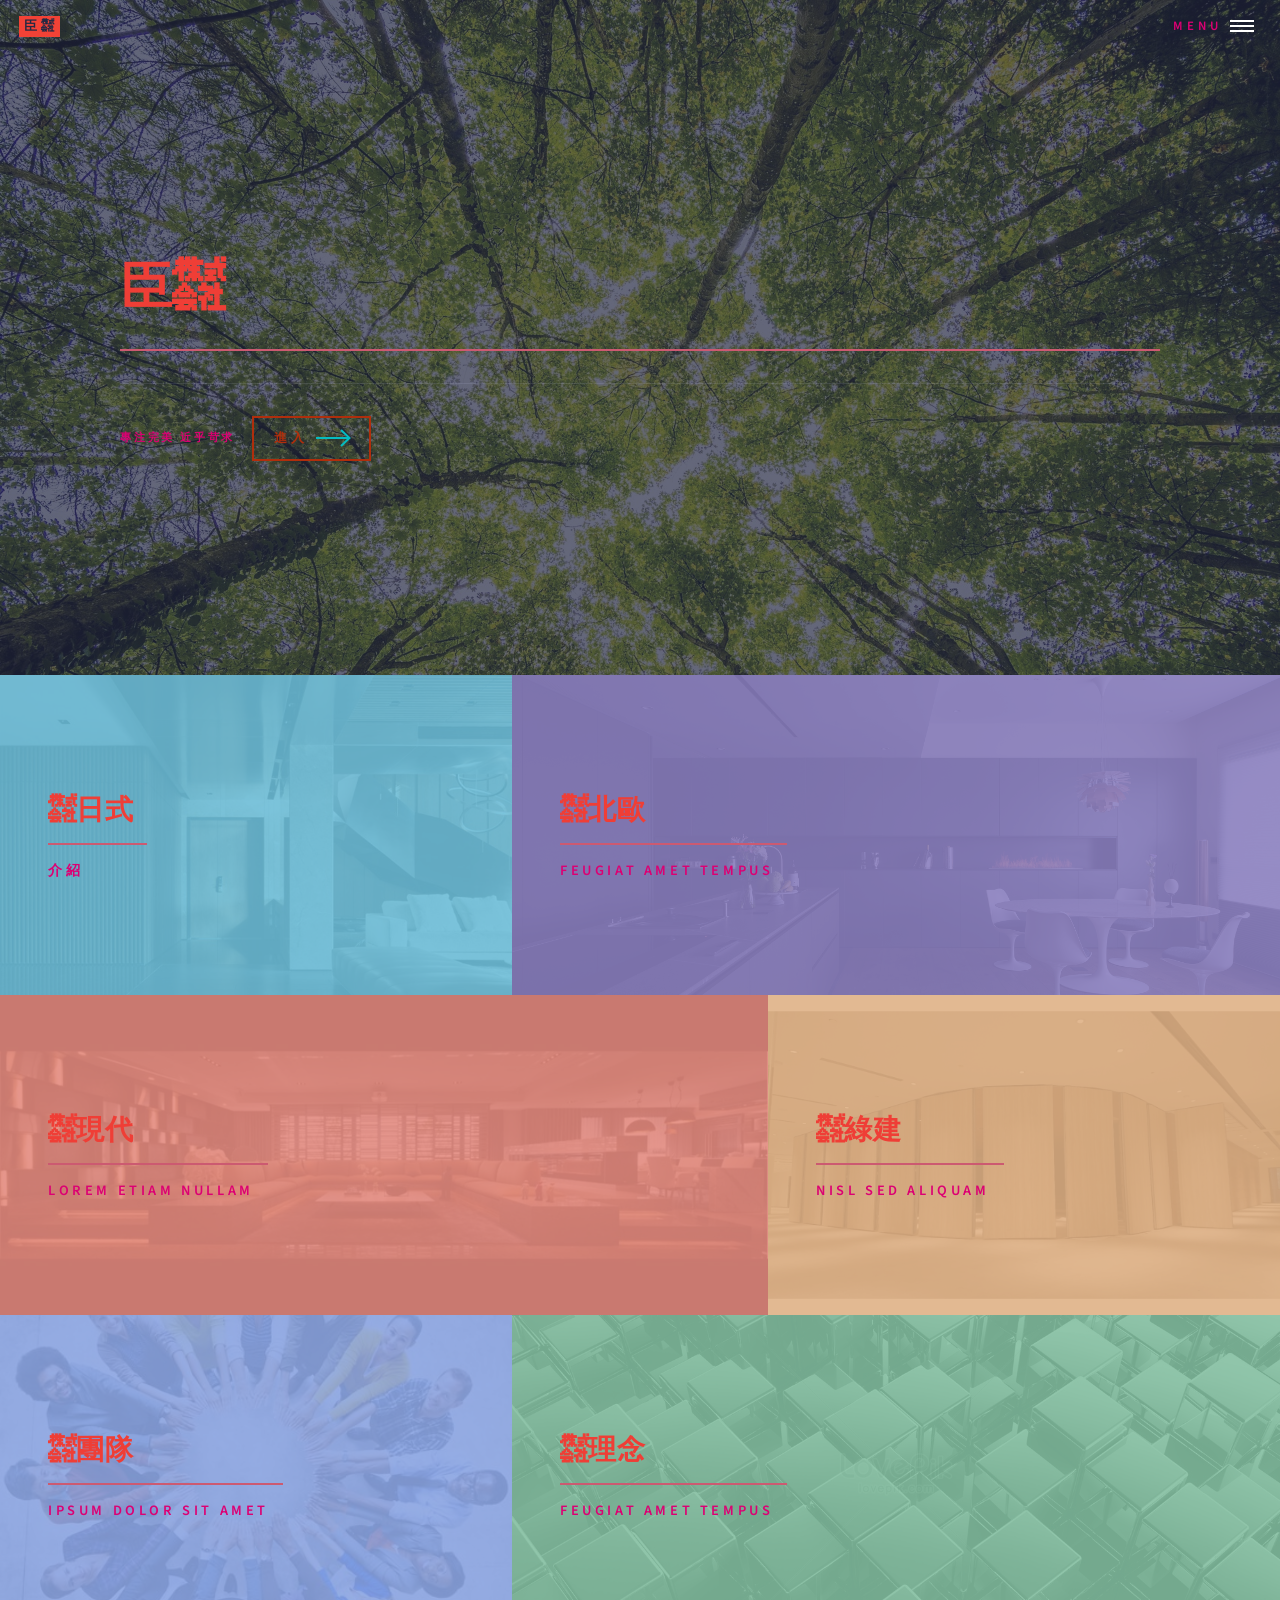
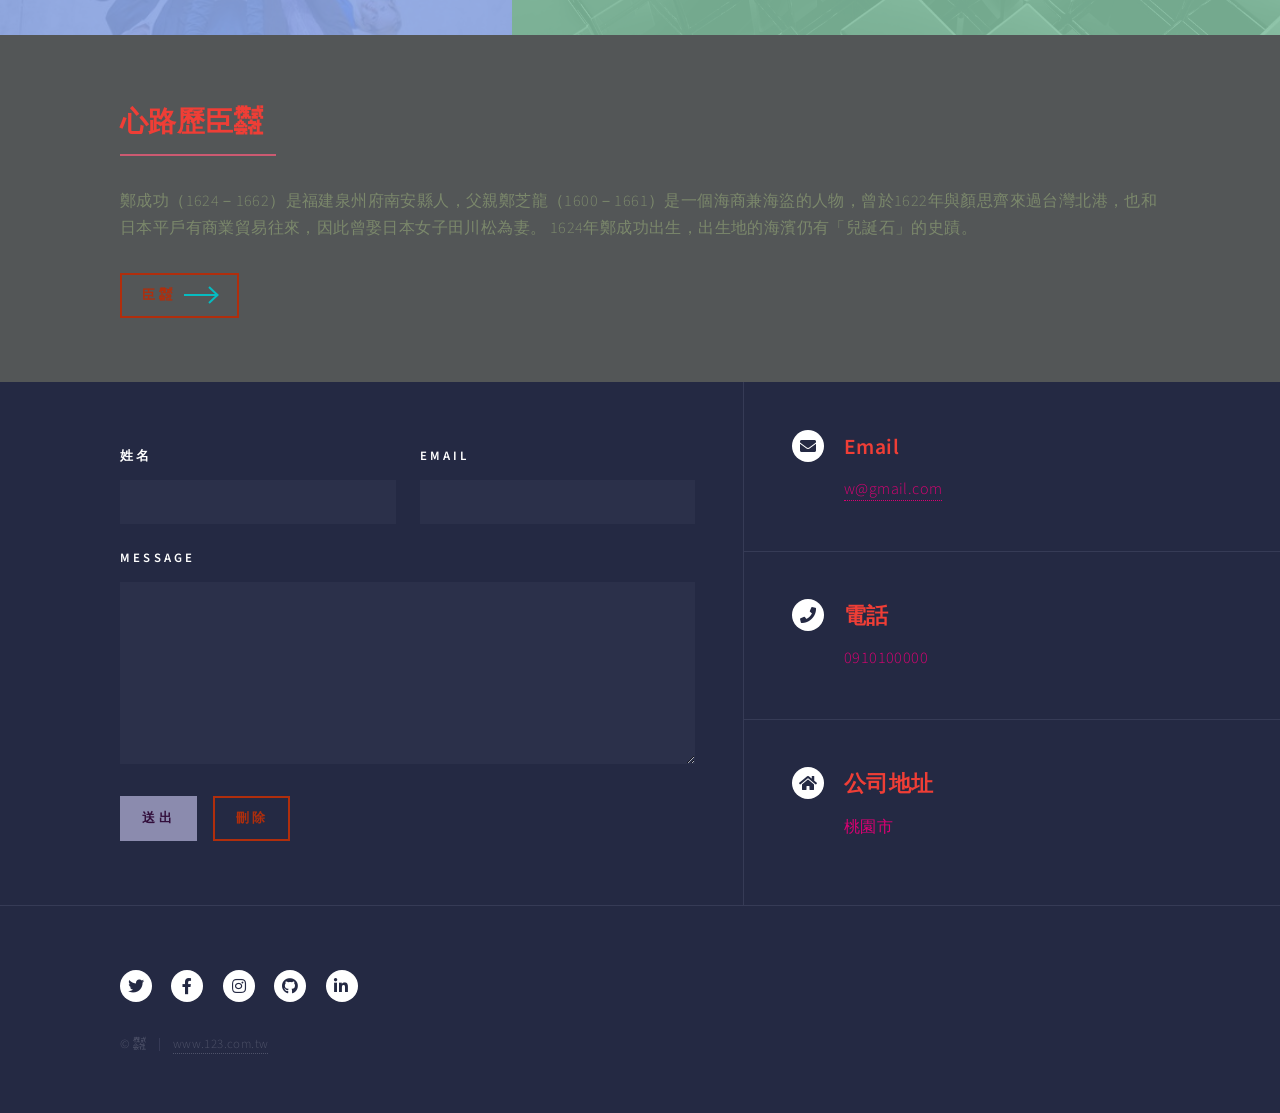
==== commit be3aa7af: "修改" ====
--- a/index.html
+++ b/index.html
@@ -166,7 +166,7 @@
 									<div class="contact-method">
 										<span class="icon solid alt fa-envelope"></span>
 										<h3>Email</h3>
-										<a href="#">willian@gmail.com</a>
+										<a href="#">w@gmail.com</a>
 									</div>
 								</section>
 								<section>
@@ -180,7 +180,7 @@
 									<div class="contact-method">
 										<span class="icon solid alt fa-home"></span>
 										<h3>公司地址</h3>
-										<span>桃園市龍潭區龍潭里</span>
+										<span>桃園市</span>
 									</div>
 								</section>
 							</section>
